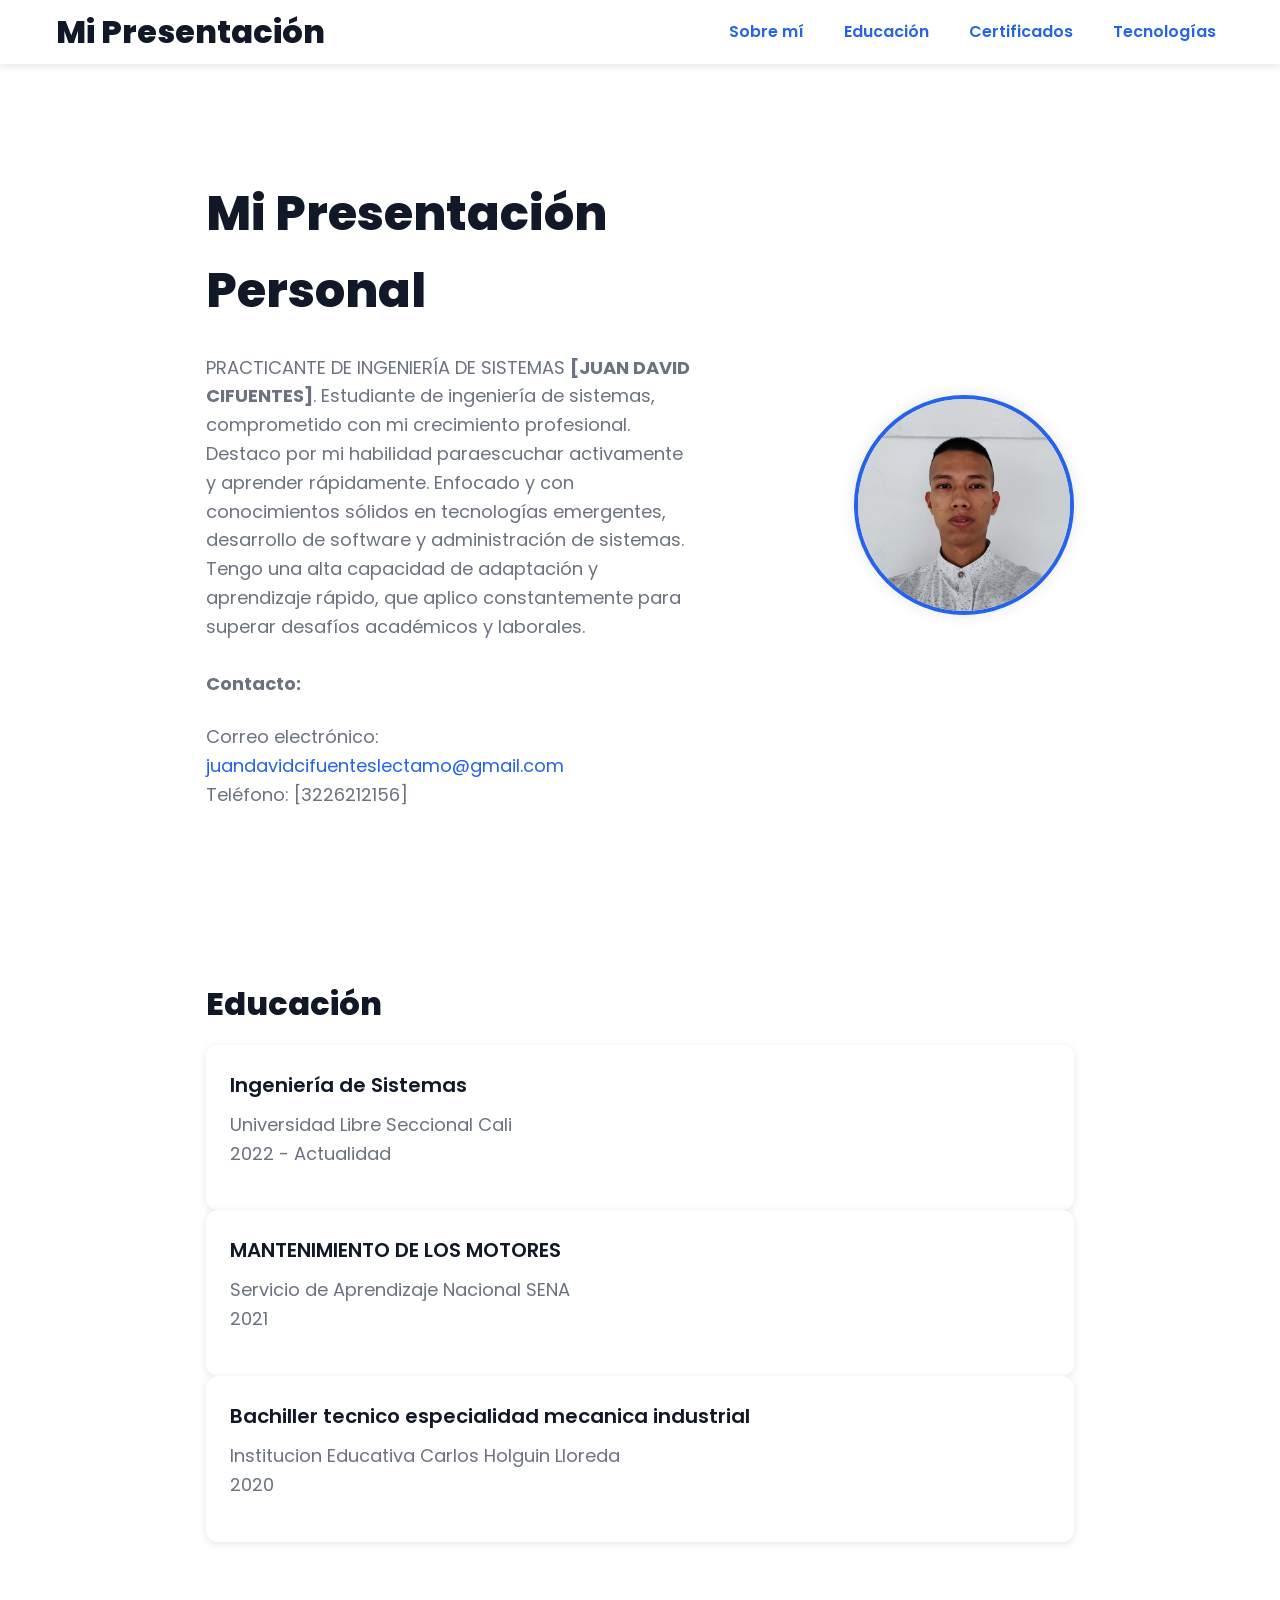
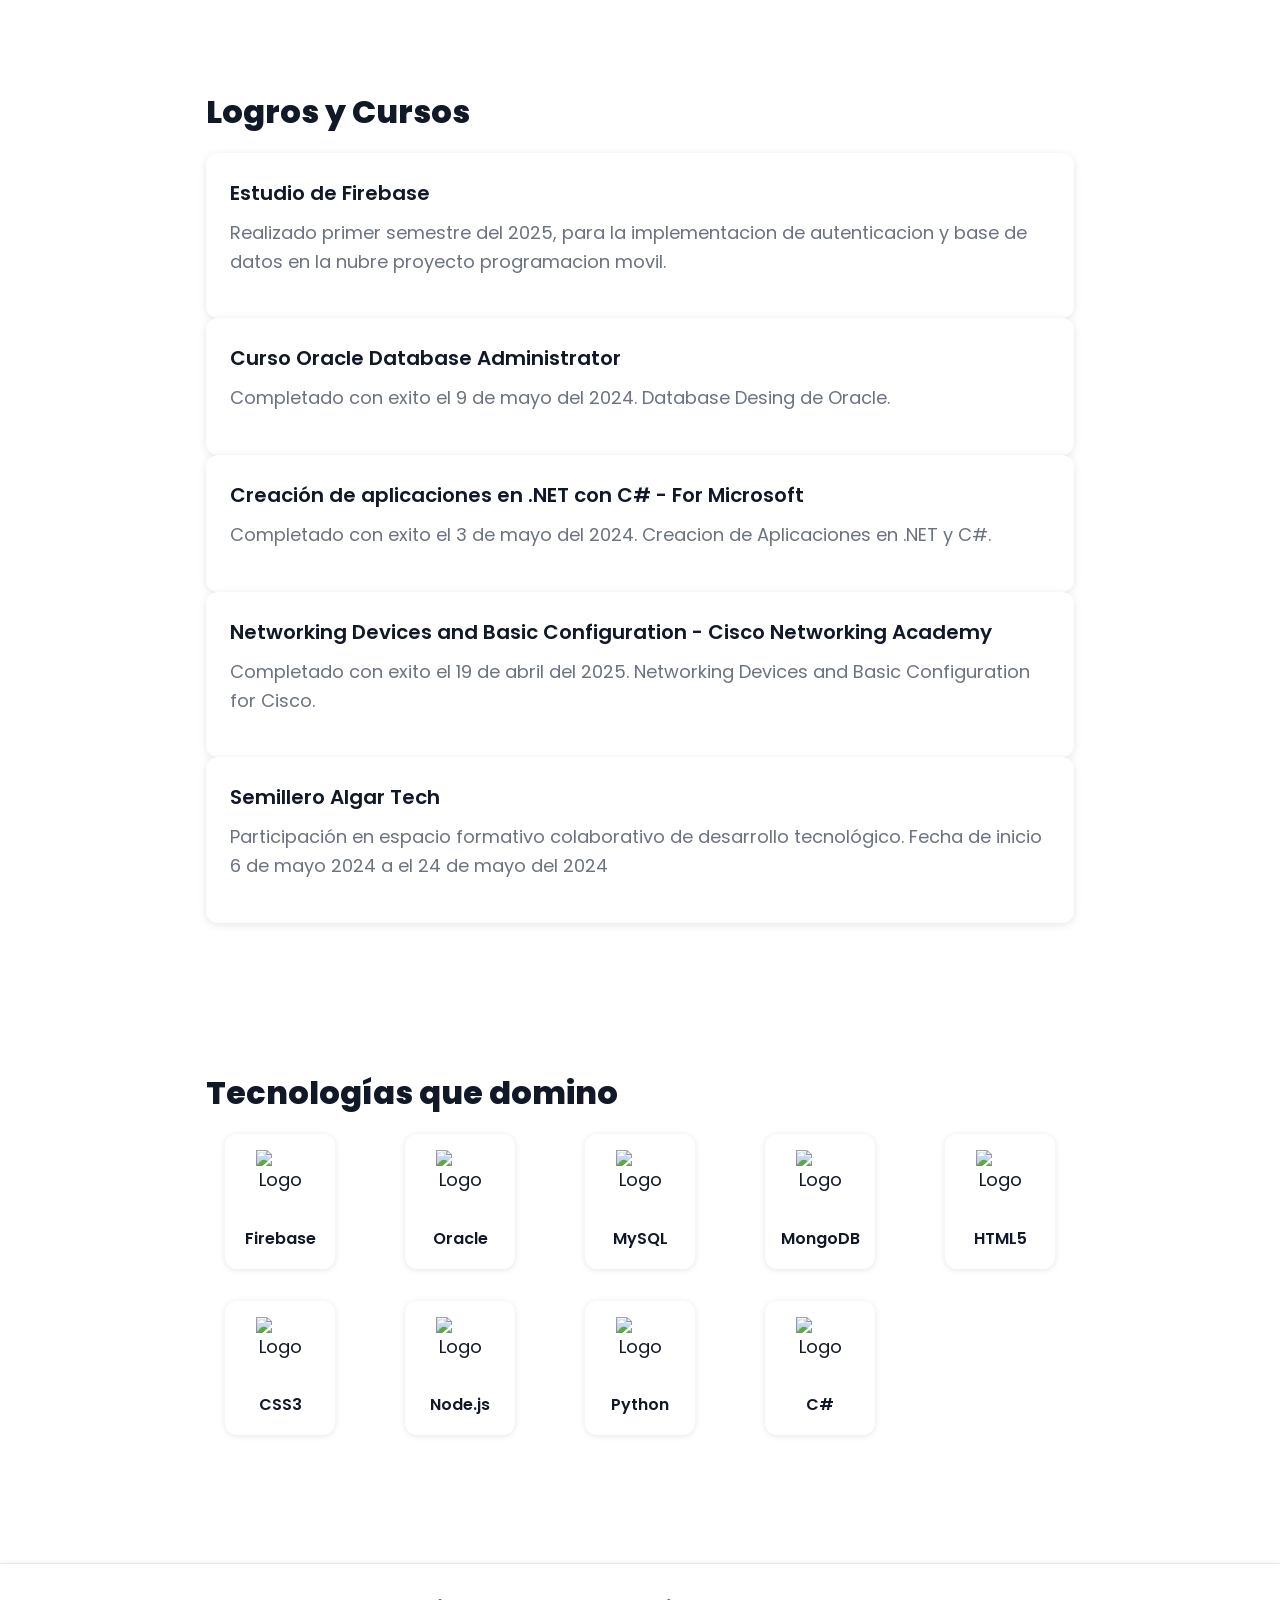
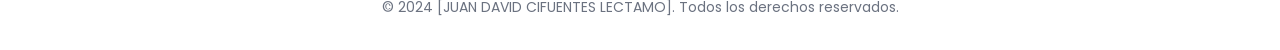
==== index.html @ 03a8ebf3 "Commit final de mi proyecto web" ====
<!DOCTYPE html>
<html lang="es">
<head>
  <meta charset="UTF-8" />
  <meta name="viewport" content="width=device-width, initial-scale=1" />
  <title>Presentación Profesional</title>
  <link href="https://fonts.googleapis.com/css2?family=Poppins:wght@400;600;800&display=swap" rel="stylesheet" />
  <link href="css/styles.css" rel="stylesheet" />
</head>
<body>
  <!-- Barra de navegación -->
  <header>
    <nav class="container" aria-label="Main navigation">
      <a href="index.html" class="logo">Mi Presentación</a>
      <div class="nav-links">
        <a href="#about">Sobre mí</a>
        <a href="#education">Educación</a>
        <a href="#achievements">Certificados</a>
        <a href="#technologies">Tecnologías</a>
      </div>
    </nav>
  </header>

  <main class="container" tabindex="-1">
    <!-- Sección Sobre mí -->
    <section id="about" aria-label="Información personal">
      <div class="about-text">
        <h1>Mi Presentación Personal</h1>
        <p>
          PRACTICANTE DE INGENIERÍA DE SISTEMAS <strong>[JUAN DAVID CIFUENTES]</strong>. Estudiante de ingeniería de sistemas, comprometido con
          mi crecimiento profesional. Destaco por mi habilidad paraescuchar activamente y aprender rápidamente. Enfocado y con conocimientos sólidos en tecnologías
          emergentes, desarrollo de software y administración de
          sistemas. Tengo una alta capacidad de adaptación y
          aprendizaje rápido, que aplico constantemente para
          superar desafíos académicos y laborales.
          <br />
          <br />
          <strong>Contacto:</strong>
          <p>
            Correo electrónico: <a href="mailto:juandavidcifuenteslectamo@gmail.com">juandavidcifuenteslectamo@gmail.com</a><br />
            Teléfono: [3226212156]
          </p>
        </p>
      </div>
      <div class="photo" aria-label="Foto personal">
        <!-- Usando la imagen subida para el perfil, ajustada para ser más pequeña -->
        <img src="images/foto-perfil.jpg" alt="Foto de [Tu Nombre]" />
      </div>
    </section>

    <!-- Sección Educación -->
    <section id="education" aria-label="Sección de educación">
      <h2>Educación</h2>
      <div class="cards">
        <article class="card" tabindex="0" role="region" aria-labelledby="edu1-title">
          <h3 id="edu1-title"> Ingeniería de Sistemas</h3>
          <p>Universidad Libre Seccional Cali<br />2022 - Actualidad</p>
        </article>
        <article class="card" tabindex="0" role="region" aria-labelledby="edu2-title">
          <h3 id="edu2-title"> MANTENIMIENTO DE LOS MOTORES</h3>
          <p>Servicio de Aprendizaje Nacional SENA<br />2021</p>
        </article>
        <article class="card" tabindex="0" role="region" aria-labelledby="edu2-title">
          <h3 id="edu2-title">Bachiller tecnico especialidad mecanica industrial</h3>
          <p> Institucion Educativa Carlos Holguin Lloreda<br />2020</p>
        </article>
      </div>
    </section>

    <!-- Sección Logros y Cursos -->
    <section id="achievements" aria-label="Certificados y cursos">
      <h2>Logros y Cursos</h2>
      <div class="cards">
        <a href="codeFirebase.html" class="card-link" aria-describedby="ach1-desc">
          <h3 id="ach1-title">Estudio de Firebase</h3>
          <p id="ach1-desc">Realizado primer semestre del 2025, para la implementacion de autenticacion y base de datos en la nubre proyecto programacion movil.</p>
        </a>
        <a href="codeOracle.html" class="card-link" aria-describedby="ach2-desc">
          <h3 id="ach2-title">Curso Oracle Database Administrator</h3>
          <p id="ach2-desc">Completado con exito el 9 de mayo del 2024. Database Desing de Oracle.</p>
        </a>
        <a href="codeNET.html" class="card-link" aria-describedby="ach3-desc">
          <h3 id="ach3-title">Creación de aplicaciones en .NET con C# - For Microsoft</h3>
          <p id="ach3-desc">Completado con exito el 3 de mayo del 2024. Creacion de Aplicaciones en .NET y C#.</p>
        </a>
        <a href="codeCisco.html" class="card-link" aria-describedby="ach4-desc">
          <h3 id="ach4-title">Networking Devices and Basic Configuration - Cisco Networking Academy</h3>
          <p id="ach4-desc">Completado con exito el 19 de abril del 2025. Networking Devices and Basic Configuration for Cisco.</p>
        </a>
        <a href="codeAlgarth.html" class="card-link" aria-describedby="ach5-desc">
          <h3 id="ach5-title">Semillero Algar Tech</h3>
          <p id="ach5-desc">Participación en espacio formativo colaborativo de desarrollo tecnológico. Fecha de inicio 6 de mayo 2024 a el 24 de mayo del 2024</p>
        </a>
      </div>
    </section>

    <!-- Sección Tecnologías que domino -->
    <section id="technologies" aria-label="Tecnologías aprendidas">
      <h2>Tecnologías que domino</h2>
      <div class="tech-grid">
        <div class="tech-card" tabindex="0" aria-label="Firebase">
          <img src="https://www.vectorlogo.zone/logos/firebase/firebase-icon.svg" alt="Logo Firebase" />
          <span>Firebase</span>
        </div>
        <div class="tech-card" tabindex="0" aria-label="Oracle">
          <img src="https://www.vectorlogo.zone/logos/oracle/oracle-icon.svg" alt="Logo Oracle" />
          <span>Oracle</span>
        </div>
        <div class="tech-card" tabindex="0" aria-label="MySQL">
          <img src="https://www.vectorlogo.zone/logos/mysql/mysql-icon.svg" alt="Logo MySQL" />
          <span>MySQL</span>
        </div>
        <div class="tech-card" tabindex="0" aria-label="MongoDB">
          <img src="https://www.vectorlogo.zone/logos/mongodb/mongodb-icon.svg" alt="Logo MongoDB" />
          <span>MongoDB</span>
        </div>
        <div class="tech-card" tabindex="0" aria-label="HTML5">
          <img src="https://www.vectorlogo.zone/logos/w3_html5/w3_html5-icon.svg" alt="Logo HTML5" />
          <span>HTML5</span>
        </div>
        <div class="tech-card" tabindex="0" aria-label="CSS3">
          <img src="https://www.vectorlogo.zone/logos/w3_css/w3_css-icon.svg" alt="Logo CSS3" />
          <span>CSS3</span>
        </div>
        <div class="tech-card" tabindex="0" aria-label="Node.js">
          <img src="https://www.vectorlogo.zone/logos/nodejs/nodejs-icon.svg" alt="Logo Node.js" />
          <span>Node.js</span>
        </div>
        <div class="tech-card" tabindex="0" aria-label="Python">
          <img src="https://www.vectorlogo.zone/logos/python/python-icon.svg" alt="Logo Python" />
          <span>Python</span>
        </div>
        <div class="tech-card" tabindex="0" aria-label="C#">
          <img src="https://cdn.worldvectorlogo.com/logos/c--4.svg" alt="Logo C#" />
          <span>C#</span>
        </div>
      </div>
    </section>
  </main>

  <!-- Footer -->
  <footer>
    &copy; 2024 [JUAN DAVID CIFUENTES LECTAMO]. Todos los derechos reservados.
  </footer>
  
  <!-- Enlace al archivo de JavaScript -->
  <script src="js/script.js"></script>
  <script>
  // Detectar el scroll y cambiar el color de fondo del encabezado
  window.addEventListener('scroll', function () {
    const header = document.querySelector('header');
    if (window.scrollY > 50) { // Cuando el scroll es mayor a 50px
      header.classList.add('scrolled');
    } else {
      header.classList.remove('scrolled');
    }
  });
</script>

</body>
</html>
---- css/styles.css ----
/* Establece variables de color y estilo global */
:root {
  --color-primary: #111827;
  --color-secondary: #6b7280;
  --color-accent: #2563eb;
  --color-bg: #ffffff;
  --color-shadow: rgba(0, 0, 0, 0.1);
  --border-radius: 0.75rem;
  --transition-speed: 0.3s;
}

/* Reseteo y base de estilos */
*, *::before, *::after {
  box-sizing: border-box;
}

body {
  margin: 0;
  font-family: 'Poppins', sans-serif;
  background: var(--color-bg);
  color: var(--color-primary);
  line-height: 1.6;
  font-size: 18px;
  scroll-behavior: smooth;
}

/* Estilo para enlaces */
a {
  color: var(--color-accent);
  text-decoration: none;
  transition: color var(--transition-speed);
}

a:hover,
a:focus {
  color: #1e40af;
  outline: none;
}

/* Estilos para el encabezado */
header {
  position: sticky;
  top: 0;
  background: var(--color-bg);
  box-shadow: 0 2px 8px var(--color-shadow);
  z-index: 1000;
  transition: background-color 0.3s ease-in-out;
}

header.scrolled {
  background-color: #2563eb;
}

nav {
  max-width: 1200px;
  margin: 0 auto;
  height: 64px;
  display: flex;
  justify-content: space-between;
  align-items: center;
  padding-left: 1rem;
  padding-right: 1rem;
}

.logo {
  font-weight: 800;
  font-size: 2rem;
  color: var(--color-primary);
  user-select: none;
}

.nav-links {
  display: flex;
  gap: 1.5rem;
}

.nav-links a {
  font-weight: 600;
  font-size: 1rem;
  padding: 0.25rem 0.5rem;
  border-radius: 4px;
  transition: background-color var(--transition-speed), color var(--transition-speed);
}

.nav-links a:hover,
.nav-links a:focus {
  background-color: var(--color-accent);
  color: white;
}

/* Estilos para el contenido */
main {
  max-width: 900px;
  margin: 3rem auto 4rem auto;
  padding-left: 1rem;
  padding-right: 1rem;
}

h1, h2, h3 {
  margin: 0 0 0.5em 0;
  font-weight: 800;
  color: var(--color-primary);
}

h1 {
  font-size: 3rem;
}

h2 {
  font-size: 2rem;
  margin-top: 2rem;
}

h3 {
  font-size: 1.25rem;
  font-weight: 600;
}

p {
  margin: 0 0 1em 0;
  color: var(--color-secondary);
}

/* Estilos para secciones */
section {
  padding-top: 3rem;
  padding-bottom: 4rem;
}

/* Estilos para la sección Sobre mí */
#about {
  padding-top: 4rem;
  padding-bottom: 4rem;
  display: flex;
  justify-content: space-between; /* Alineamos los elementos al lado */
  align-items: center;
  gap: 10rem; /* Espacio entre el texto y la foto */
  text-align: left; /* Alineamos el texto a la izquierda */
}

#about .about-text {
  max-width: 70%; /* Limitar el ancho del texto para que la foto no se sobreponga */
}

#about p {
  font-size: 1.125rem;
  color: var(--color-secondary);
  margin-top: 1.5rem;
}

/* Estilo para la foto de perfil */
#about .photo {
  flex-shrink: 0;
  width: 220px; /* Tamaño reducido de la foto */
  height: 220px; /* Tamaño reducido de la foto */
  border-radius: 50%;
  box-shadow: 0 0 15px var(--color-shadow);
  overflow: hidden;
  border: 4px solid var(--color-accent);
  background: #f3f4f6;
}

#about .photo img {
  width: 100%;
  height: 100%;
  object-fit: cover;
  display: block;
}

/* Estilo para las tarjetas (cards) de logros y cursos */
.card-link {
  all: unset;
  display: block;
  background: var(--color-bg);
  border-radius: var(--border-radius);
  box-shadow: 0 2px 8px var(--color-shadow);
  padding: 1.5rem;
  transition: box-shadow var(--transition-speed), transform var(--transition-speed);
  cursor: pointer;
  color: inherit;
  text-decoration: none;
}

.card-link:hover,
.card-link:focus-visible {
  box-shadow: 0 6px 20px rgba(37, 99, 235, 0.4); /* Añadimos una sombra más grande al hacer hover */
  transform: translateY(-4px); /* Efecto de "desplazamiento hacia arriba" al pasar el cursor */
  outline: none;
}

/* Añadir el mismo efecto a los enlaces (para los logros) */
.card {
  background: var(--color-bg);
  border-radius: var(--border-radius);
  box-shadow: 0 2px 8px var(--color-shadow);
  padding: 1.5rem;
  transition: box-shadow var(--transition-speed), transform var(--transition-speed);
}

.card:hover,
.card:focus-within {
  box-shadow: 0 6px 20px rgba(37, 99, 235, 0.4); /* Sombra adicional al hacer hover */
  transform: translateY(-4px); /* Mismo efecto de movimiento en la tarjeta */
}

/* Estilos para las tarjetas de tecnologías */
#technologies .tech-grid {
  display: grid;
  grid-template-columns: repeat(auto-fill, minmax(120px, 1fr));
  gap: 2rem;
  justify-items: center;
  align-items: center;
}

.tech-card {
  background: var(--color-bg);
  border-radius: var(--border-radius);
  box-shadow: 0 1px 6px var(--color-shadow);
  padding: 1rem;
  width: 110px;
  text-align: center;
  cursor: default;
  transition: transform var(--transition-speed), box-shadow var(--transition-speed);
}

.tech-card:hover,
.tech-card:focus-within {
  transform: scale(1.05);
  box-shadow: 0 10px 30px rgba(37, 99, 235, 0.5);
}

.tech-card img {
  max-width: 48px;
  max-height: 48px;
  object-fit: contain;
}

.tech-card span {
  font-weight: 600;
  color: var(--color-primary);
  font-size: 1rem;
}

/* Mejora de interactividad en imágenes */
.header-title img {
  width: 120px;  /* Ajustamos el tamaño del logo */
  height: auto;  /* Mantiene la proporción de la imagen */
  object-fit: contain;
  transition: filter var(--transition-speed);
}

.certificate img {
  max-width: 100%; /* Hace que la imagen se ajuste al tamaño de su contenedor */
  height: auto; /* Mantiene la proporción de la imagen */
  border-radius: var(--border-radius);
  box-shadow: 0 4px 20px var(--color-shadow);
  border: 1px solid #ddd;
}

/* Botones de retorno */
.btn-back {
  display: inline-block;
  background-color: #2563eb;
  color: white;
  padding: 0.75rem 1.5rem;
  border-radius: 10px;
  font-size: 1rem;
  font-weight: 600;
  transition: background-color 0.3s;
  text-decoration: none;
  text-align: center;
  box-shadow: 0 4px 6px rgba(0, 0, 0, 0.1);
  cursor: pointer;
}

.btn-back:hover,
.btn-back:focus {
  transform: scale(1.05);
  background-color: #1e40af;
  box-shadow: 0 4px 15px rgba(37, 99, 235, 0.6);
}

/* Footer */
footer {
  text-align: center;
  padding: 2rem 1rem;
  font-size: 0.875rem;
  color: var(--color-secondary);
  border-top: 1px solid #e5e7eb;
  background-color: #ffffff;
  box-shadow: 0 1px 6px rgba(0, 0, 0, 0.1);
}
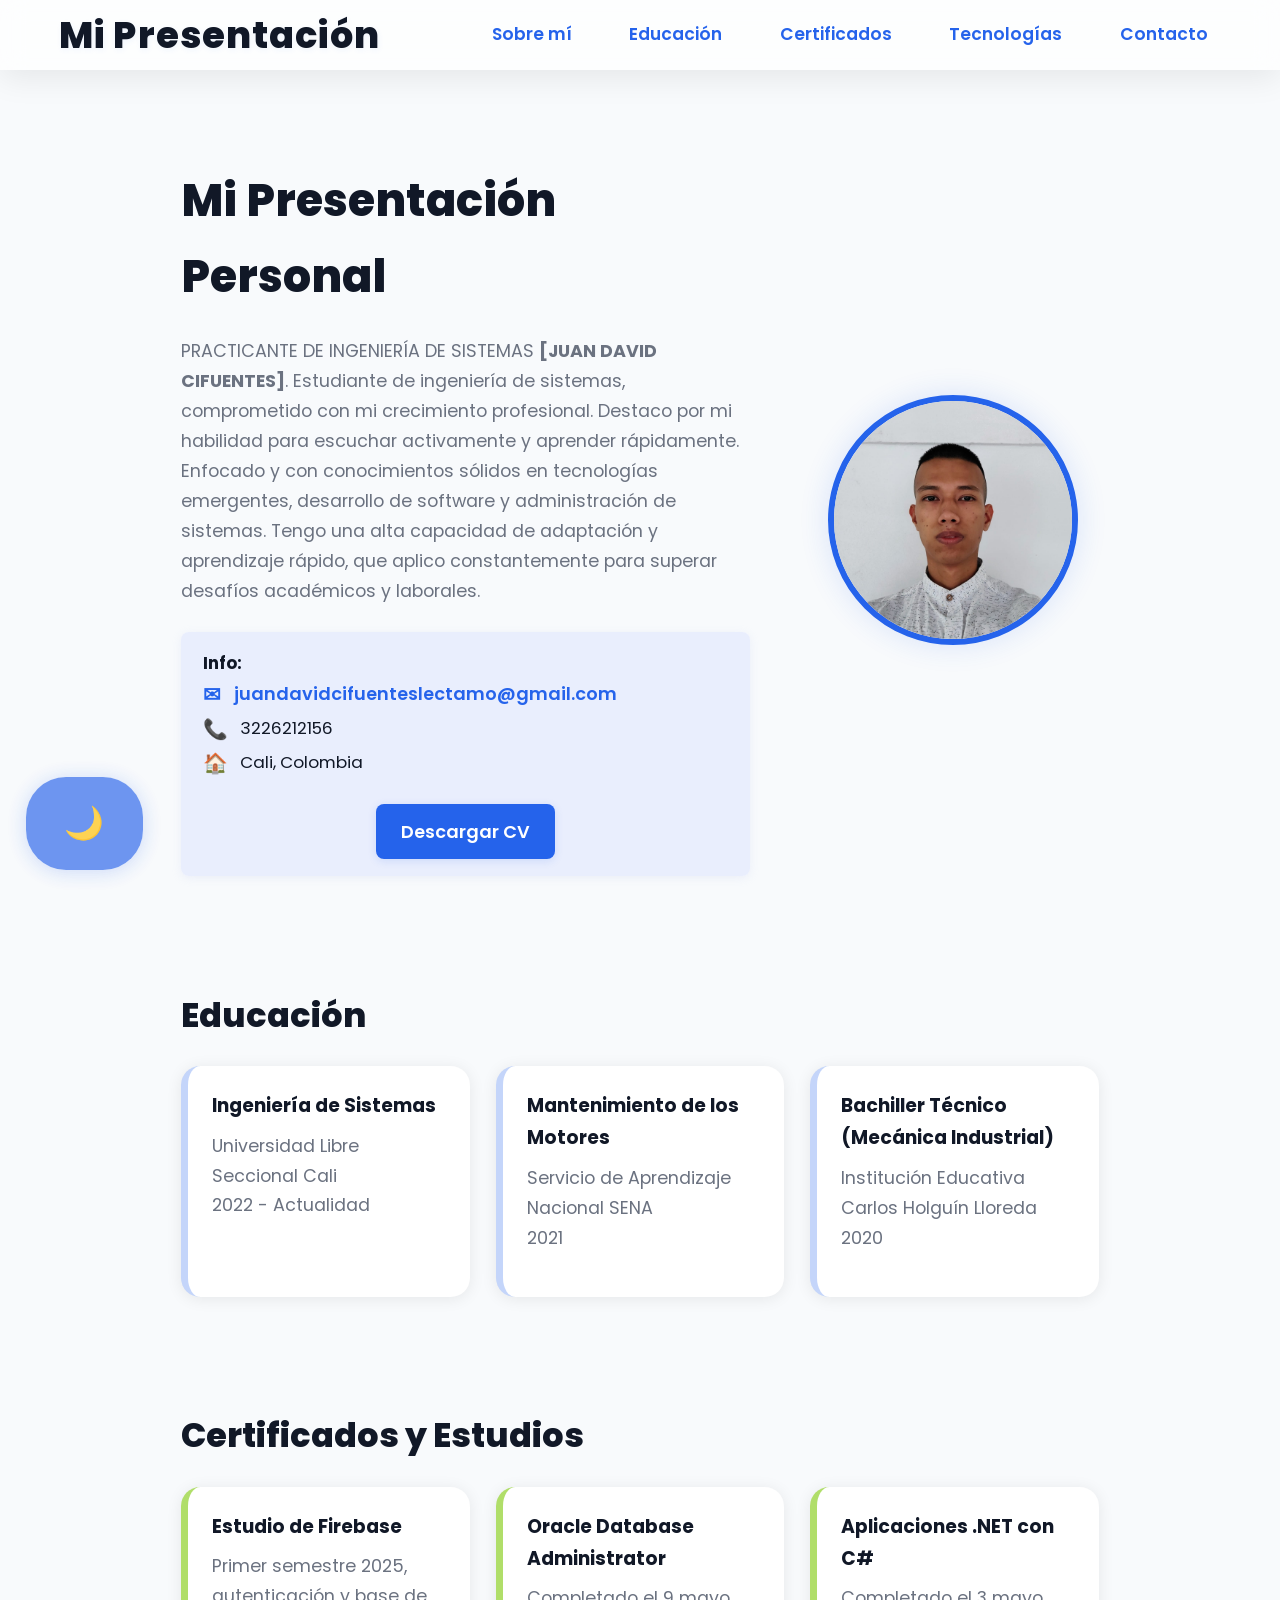
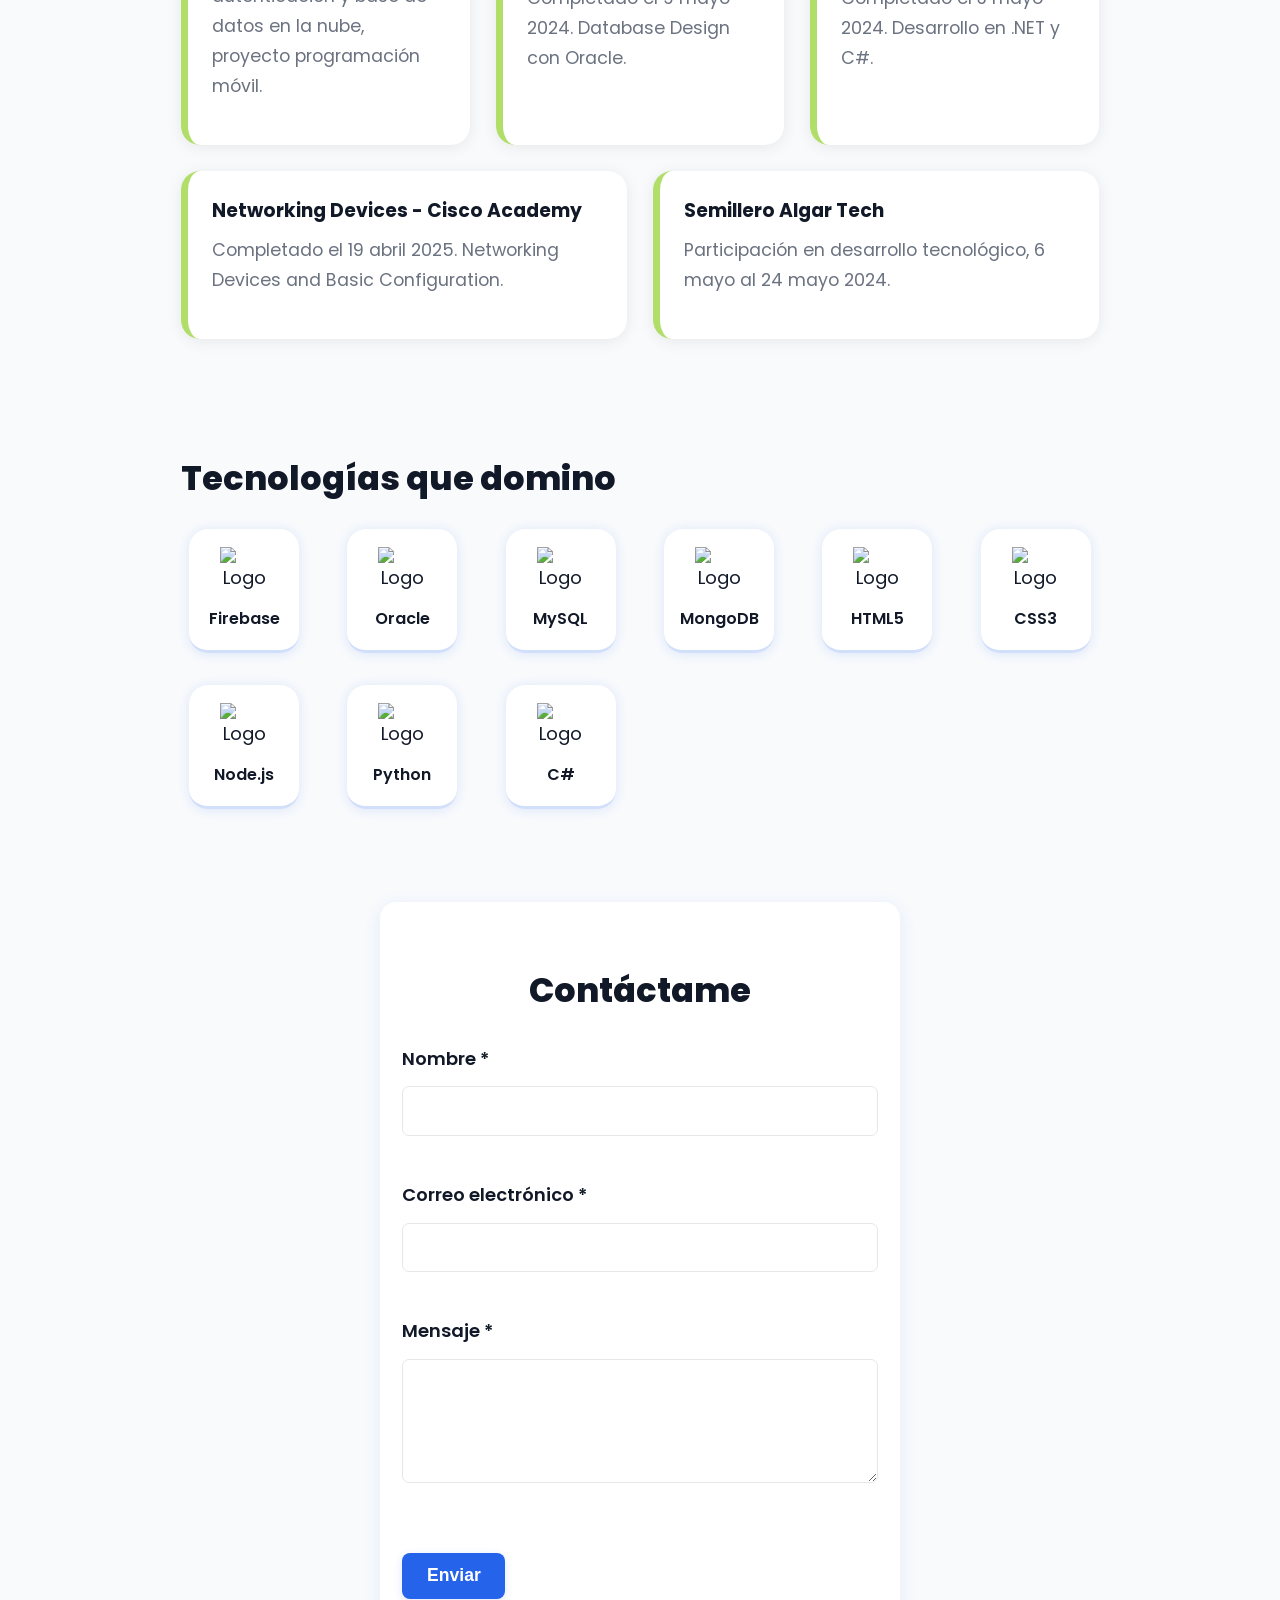
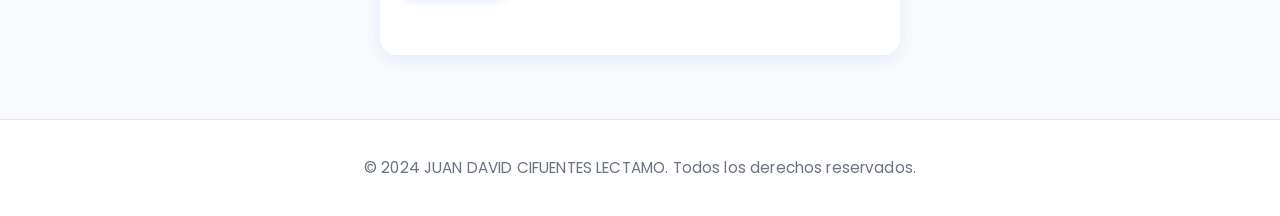
==== commit 905e55be: "Portafolio web: actualización total y funcional" ====
--- a/index.html
+++ b/index.html
@@ -12,90 +12,102 @@
   <header>
     <nav class="container" aria-label="Main navigation">
       <a href="index.html" class="logo">Mi Presentación</a>
-      <div class="nav-links">
+      <button class="nav-toggle" id="navToggle" aria-label="Abrir menú">&#9776;</button>
+      <div class="nav-links" id="navLinks">
         <a href="#about">Sobre mí</a>
         <a href="#education">Educación</a>
         <a href="#achievements">Certificados</a>
         <a href="#technologies">Tecnologías</a>
+        <a href="#contacto">Contacto</a>
       </div>
     </nav>
   </header>
 
   <main class="container" tabindex="-1">
     <!-- Sección Sobre mí -->
-    <section id="about" aria-label="Información personal">
+    <section id="about" class="animate fade-in-up" aria-label="Información personal">
       <div class="about-text">
         <h1>Mi Presentación Personal</h1>
         <p>
           PRACTICANTE DE INGENIERÍA DE SISTEMAS <strong>[JUAN DAVID CIFUENTES]</strong>. Estudiante de ingeniería de sistemas, comprometido con
-          mi crecimiento profesional. Destaco por mi habilidad paraescuchar activamente y aprender rápidamente. Enfocado y con conocimientos sólidos en tecnologías
+          mi crecimiento profesional. Destaco por mi habilidad para escuchar activamente y aprender rápidamente. Enfocado y con conocimientos sólidos en tecnologías
           emergentes, desarrollo de software y administración de
           sistemas. Tengo una alta capacidad de adaptación y
           aprendizaje rápido, que aplico constantemente para
           superar desafíos académicos y laborales.
+        </p>
+        <div class="contact-block">
+          <strong>Info:</strong><br />
+          <a href="mailto:juandavidcifuenteslectamo@gmail.com">
+            <span class="icon">&#9993;</span> juandavidcifuenteslectamo@gmail.com
+          </a>
           <br />
+          <span class="icon">&#128222;</span> 3226212156
           <br />
-          <strong>Contacto:</strong>
-          <p>
-            Correo electrónico: <a href="mailto:juandavidcifuenteslectamo@gmail.com">juandavidcifuenteslectamo@gmail.com</a><br />
-            Teléfono: [3226212156]
-          </p>
-        </p>
+          <span class="icon">&#127968;</span> Cali, Colombia
+          <br />
+          <a href="images/HojaDeVidaJUANDAVIDCIFUENTESL.pdf" download class="btn-back" style="margin: 1.5rem auto 0 auto; display:block; width:max-content;">Descargar CV</a>
+        </div>
       </div>
       <div class="photo" aria-label="Foto personal">
-        <!-- Usando la imagen subida para el perfil, ajustada para ser más pequeña -->
-        <img src="images/foto-perfil.jpg" alt="Foto de [Tu Nombre]" />
-      </div>
-    </section>
+        <img src="images/foto-perfil.jpg" alt="Foto de Juan David Cifuentes" />
+      </div>
+    </section>
+
+    
 
     <!-- Sección Educación -->
-    <section id="education" aria-label="Sección de educación">
+    <section id="education" class="animate fade-in-up" aria-label="Sección de educación">
       <h2>Educación</h2>
-      <div class="cards">
+      <div class="cards education-cards">
         <article class="card" tabindex="0" role="region" aria-labelledby="edu1-title">
-          <h3 id="edu1-title"> Ingeniería de Sistemas</h3>
+          <h3 id="edu1-title">Ingeniería de Sistemas</h3>
           <p>Universidad Libre Seccional Cali<br />2022 - Actualidad</p>
         </article>
         <article class="card" tabindex="0" role="region" aria-labelledby="edu2-title">
-          <h3 id="edu2-title"> MANTENIMIENTO DE LOS MOTORES</h3>
+          <h3 id="edu2-title">Mantenimiento de los Motores</h3>
           <p>Servicio de Aprendizaje Nacional SENA<br />2021</p>
         </article>
-        <article class="card" tabindex="0" role="region" aria-labelledby="edu2-title">
-          <h3 id="edu2-title">Bachiller tecnico especialidad mecanica industrial</h3>
-          <p> Institucion Educativa Carlos Holguin Lloreda<br />2020</p>
+        <article class="card" tabindex="0" role="region" aria-labelledby="edu3-title">
+          <h3 id="edu3-title">Bachiller Técnico (Mecánica Industrial)</h3>
+          <p>Institución Educativa Carlos Holguín Lloreda<br />2020</p>
         </article>
       </div>
     </section>
 
-    <!-- Sección Logros y Cursos -->
-    <section id="achievements" aria-label="Certificados y cursos">
-      <h2>Logros y Cursos</h2>
-      <div class="cards">
+    
+
+    <!-- Sección Certificados y Estudios -->
+    <section id="achievements" class="animate fade-in-up" aria-label="Certificados y cursos">
+      <h2>Certificados y Estudios</h2>
+      <div class="cards achievement-cards">
         <a href="codeFirebase.html" class="card-link" aria-describedby="ach1-desc">
           <h3 id="ach1-title">Estudio de Firebase</h3>
-          <p id="ach1-desc">Realizado primer semestre del 2025, para la implementacion de autenticacion y base de datos en la nubre proyecto programacion movil.</p>
+          <p id="ach1-desc">Primer semestre 2025, autenticación y base de datos en la nube, proyecto programación móvil.</p>
         </a>
         <a href="codeOracle.html" class="card-link" aria-describedby="ach2-desc">
-          <h3 id="ach2-title">Curso Oracle Database Administrator</h3>
-          <p id="ach2-desc">Completado con exito el 9 de mayo del 2024. Database Desing de Oracle.</p>
+          <h3 id="ach2-title">Oracle Database Administrator</h3>
+          <p id="ach2-desc">Completado el 9 mayo 2024. Database Design con Oracle.</p>
         </a>
         <a href="codeNET.html" class="card-link" aria-describedby="ach3-desc">
-          <h3 id="ach3-title">Creación de aplicaciones en .NET con C# - For Microsoft</h3>
-          <p id="ach3-desc">Completado con exito el 3 de mayo del 2024. Creacion de Aplicaciones en .NET y C#.</p>
+          <h3 id="ach3-title">Aplicaciones .NET con C#</h3>
+          <p id="ach3-desc">Completado el 3 mayo 2024. Desarrollo en .NET y C#.</p>
         </a>
         <a href="codeCisco.html" class="card-link" aria-describedby="ach4-desc">
-          <h3 id="ach4-title">Networking Devices and Basic Configuration - Cisco Networking Academy</h3>
-          <p id="ach4-desc">Completado con exito el 19 de abril del 2025. Networking Devices and Basic Configuration for Cisco.</p>
+          <h3 id="ach4-title">Networking Devices - Cisco Academy</h3>
+          <p id="ach4-desc">Completado el 19 abril 2025. Networking Devices and Basic Configuration.</p>
         </a>
         <a href="codeAlgarth.html" class="card-link" aria-describedby="ach5-desc">
           <h3 id="ach5-title">Semillero Algar Tech</h3>
-          <p id="ach5-desc">Participación en espacio formativo colaborativo de desarrollo tecnológico. Fecha de inicio 6 de mayo 2024 a el 24 de mayo del 2024</p>
-        </a>
-      </div>
-    </section>
+          <p id="ach5-desc">Participación en desarrollo tecnológico, 6 mayo al 24 mayo 2024.</p>
+        </a>
+      </div>
+    </section>
+
+    
 
     <!-- Sección Tecnologías que domino -->
-    <section id="technologies" aria-label="Tecnologías aprendidas">
+    <section id="technologies" class="animate fade-in-up" aria-label="Tecnologías aprendidas">
       <h2>Tecnologías que domino</h2>
       <div class="tech-grid">
         <div class="tech-card" tabindex="0" aria-label="Firebase">
@@ -136,26 +148,151 @@
         </div>
       </div>
     </section>
+
+    <!-- Formulario de contacto -->
+    <section id="contacto" class="contact-section animate fade-in-up" aria-label="Formulario de contacto">
+      <h2>Contáctame</h2>
+      <form id="contactForm" action="https://formspree.io/f/xblyyrwv" method="POST" autocomplete="off">
+        <div class="form-group">
+          <label for="nombre">Nombre *</label>
+          <input type="text" id="nombre" name="nombre" required />
+          <span class="error-message"></span>
+        </div>
+        <div class="form-group">
+          <label for="email">Correo electrónico *</label>
+          <input type="email" id="email" name="email" required />
+          <span class="error-message"></span>
+        </div>
+        <div class="form-group">
+          <label for="mensaje">Mensaje *</label>
+          <textarea id="mensaje" name="mensaje" rows="4" required></textarea>
+          <span class="error-message"></span>
+        </div>
+        <button type="submit" class="btn-back" style="margin-top:1rem;">Enviar</button>
+        <div id="formStatus" style="margin-top:1rem; font-weight:600;"></div>
+      </form>
+    </section>
   </main>
+
+  <!-- Botón flotante "Volver arriba" -->
+  <button id="scrollTopBtn" title="Volver arriba">&#8679;</button>
+  <!-- Botón flotante modo oscuro -->
+  <button id="toggle-theme" aria-label="Cambiar modo oscuro/claro" title="Cambiar modo oscuro"></button>
 
   <!-- Footer -->
   <footer>
-    &copy; 2024 [JUAN DAVID CIFUENTES LECTAMO]. Todos los derechos reservados.
+    &copy; 2024 JUAN DAVID CIFUENTES LECTAMO. Todos los derechos reservados.
   </footer>
   
-  <!-- Enlace al archivo de JavaScript -->
-  <script src="js/script.js"></script>
+  <!-- JS Navegación, animaciones, modo oscuro y validación de formulario -->
   <script>
-  // Detectar el scroll y cambiar el color de fondo del encabezado
-  window.addEventListener('scroll', function () {
-    const header = document.querySelector('header');
-    if (window.scrollY > 50) { // Cuando el scroll es mayor a 50px
-      header.classList.add('scrolled');
-    } else {
-      header.classList.remove('scrolled');
+    // Navbar Responsive
+    const navToggle = document.getElementById('navToggle');
+    const navLinks = document.getElementById('navLinks');
+    navToggle.addEventListener('click', () => {
+      navLinks.classList.toggle('open');
+    });
+
+    // Animación de entrada
+    function animateOnScroll() {
+      const elements = document.querySelectorAll('.animate');
+      const triggerBottom = window.innerHeight * 0.85;
+      elements.forEach(el => {
+        const boxTop = el.getBoundingClientRect().top;
+        if (boxTop < triggerBottom) el.classList.add('show');
+      });
     }
-  });
-</script>
-
+    window.addEventListener('scroll', animateOnScroll);
+    window.addEventListener('DOMContentLoaded', animateOnScroll);
+
+    // Volver arriba
+    const scrollBtn = document.getElementById('scrollTopBtn');
+    window.onscroll = function () {
+      scrollBtn.style.display = (document.documentElement.scrollTop > 300) ? "block" : "none";
+      // Header glass effect
+      const header = document.querySelector('header');
+      if (window.scrollY > 50) header.classList.add('scrolled');
+      else header.classList.remove('scrolled');
+    };
+    scrollBtn.onclick = function () {
+      window.scrollTo({top: 0, behavior: 'smooth'});
+    };
+
+    // Modo oscuro
+    const themeBtn = document.getElementById('toggle-theme');
+    const prefersDark = window.matchMedia('(prefers-color-scheme: dark)').matches;
+    function setDark(enabled) {
+      document.body.classList.toggle('dark-mode', enabled);
+      themeBtn.innerHTML = enabled ? '☀️' : '🌙';
+      themeBtn.title = enabled ? 'Cambiar a modo claro' : 'Cambiar a modo oscuro';
+      localStorage.setItem('darkMode', enabled ? '1' : '0');
+    }
+    themeBtn.addEventListener('click', () =>
+      setDark(!document.body.classList.contains('dark-mode'))
+    );
+    window.addEventListener('DOMContentLoaded', () => {
+      const dark = localStorage.getItem('darkMode');
+      setDark(dark ? dark === '1' : prefersDark);
+    });
+
+
+    // Validación de formulario
+    document.addEventListener("DOMContentLoaded", function() {
+      const form = document.getElementById('contactForm');
+      const status = document.getElementById('formStatus');
+      form.addEventListener('submit', function(e) {
+        e.preventDefault();
+        let valid = true;
+        status.textContent = '';
+        // Validación local
+        form.querySelectorAll('.form-group').forEach(group => {
+          const input = group.querySelector('input, textarea');
+          const error = group.querySelector('.error-message');
+          if (!input.value.trim()) {
+            error.textContent = 'Este campo es obligatorio';
+            valid = false;
+          } else if (input.type === 'email' && !/^[\w-.]+@([\w-]+\.)+[\w-]{2,4}$/.test(input.value)) {
+            error.textContent = 'Correo electrónico inválido';
+            valid = false;
+          } else {
+            error.textContent = '';
+          }
+        });
+        // Si todo es válido, enviamos a Formspree
+        if (valid) {
+          status.textContent = 'Enviando...';
+          status.style.color = '#2563eb';
+          const data = new FormData(form);
+          fetch(form.action, {
+            method: form.method,
+            body: data,
+            headers: { 'Accept': 'application/json' }
+          }).then(response => {
+            if (response.ok) {
+              status.textContent = '¡Mensaje enviado correctamente!';
+              status.style.color = '#16a34a';
+              form.reset();
+            } else {
+              response.json().then(data => {
+                if (Object.hasOwn(data, 'errors')) {
+                  status.textContent = data["errors"].map(error => error["message"]).join(", ");
+                } else {
+                  status.textContent = "Error al enviar, intenta de nuevo.";
+                }
+                status.style.color = "#dc2626";
+              });
+            }
+          }).catch(() => {
+            status.textContent = "Error al enviar, verifica tu conexión.";
+            status.style.color = "#dc2626";
+          });
+        } else {
+          status.textContent = 'Por favor corrige los errores.';
+          status.style.color = '#dc2626';
+        }
+      });
+    });
+
+  </script>
 </body>
 </html>
--- a/css/styles.css
+++ b/css/styles.css
@@ -1,16 +1,17 @@
-/* Establece variables de color y estilo global */
 :root {
   --color-primary: #111827;
   --color-secondary: #6b7280;
   --color-accent: #2563eb;
-  --color-bg: #ffffff;
-  --color-shadow: rgba(0, 0, 0, 0.1);
-  --border-radius: 0.75rem;
+  --color-bg: #f8fafc;
+  --color-shadow: rgba(0, 0, 0, 0.08);
+  --color-glass: rgba(255,255,255,0.7);
+  --border-radius: 1.2rem;
   --transition-speed: 0.3s;
 }
 
-/* Reseteo y base de estilos */
-*, *::before, *::after {
+*,
+*::before,
+*::after {
   box-sizing: border-box;
 }
 
@@ -19,12 +20,12 @@
   font-family: 'Poppins', sans-serif;
   background: var(--color-bg);
   color: var(--color-primary);
-  line-height: 1.6;
+  line-height: 1.7;
   font-size: 18px;
   scroll-behavior: smooth;
-}
-
-/* Estilo para enlaces */
+  min-height: 100vh;
+}
+
 a {
   color: var(--color-accent);
   text-decoration: none;
@@ -37,49 +38,53 @@
   outline: none;
 }
 
-/* Estilos para el encabezado */
+/* Header glassmorphism + sticky */
 header {
   position: sticky;
   top: 0;
-  background: var(--color-bg);
-  box-shadow: 0 2px 8px var(--color-shadow);
+  background: var(--color-glass);
+  box-shadow: 0 8px 32px var(--color-shadow);
   z-index: 1000;
-  transition: background-color 0.3s ease-in-out;
+  transition: background-color 0.4s, backdrop-filter 0.3s;
+  backdrop-filter: blur(12px);
 }
 
 header.scrolled {
-  background-color: #2563eb;
+  background-color: rgba(37,99,235,0.82);
+  color: #fff;
+  backdrop-filter: blur(16px);
 }
 
 nav {
   max-width: 1200px;
   margin: 0 auto;
-  height: 64px;
+  height: 70px;
   display: flex;
   justify-content: space-between;
   align-items: center;
-  padding-left: 1rem;
-  padding-right: 1rem;
+  padding: 0 1.2rem;
 }
 
 .logo {
   font-weight: 800;
-  font-size: 2rem;
+  font-size: 2.3rem;
+  letter-spacing: 0.03em;
   color: var(--color-primary);
-  user-select: none;
+  text-shadow: 1px 2px 6px rgba(37,99,235,0.06);
 }
 
 .nav-links {
   display: flex;
-  gap: 1.5rem;
+  gap: 2rem;
 }
 
 .nav-links a {
   font-weight: 600;
-  font-size: 1rem;
-  padding: 0.25rem 0.5rem;
-  border-radius: 4px;
+  font-size: 1.08rem;
+  padding: 0.32rem 0.8rem;
+  border-radius: 6px;
   transition: background-color var(--transition-speed), color var(--transition-speed);
+  position: relative;
 }
 
 .nav-links a:hover,
@@ -88,12 +93,46 @@
   color: white;
 }
 
-/* Estilos para el contenido */
+.nav-toggle {
+  display: none;
+  background: none;
+  border: none;
+  font-size: 2.2rem;
+  cursor: pointer;
+  color: var(--color-primary);
+  padding: 0 0.5rem;
+}
+
+/* Responsive navbar */
+@media (max-width: 900px) {
+  .nav-links {
+    position: fixed;
+    top: 70px;
+    right: -260px;
+    width: 220px;
+    height: calc(100vh - 70px);
+    background: var(--color-glass);
+    box-shadow: -2px 0 12px var(--color-shadow);
+    flex-direction: column;
+    gap: 1.6rem;
+    align-items: flex-start;
+    padding: 2.5rem 1.2rem;
+    z-index: 999;
+    transition: right 0.35s;
+  }
+  .nav-links.open {
+    right: 0;
+  }
+  .nav-toggle {
+    display: block;
+  }
+}
+
+/* Main content */
 main {
-  max-width: 900px;
-  margin: 3rem auto 4rem auto;
-  padding-left: 1rem;
-  padding-right: 1rem;
+  max-width: 950px;
+  margin: 3.5rem auto 4rem auto;
+  padding: 0 1rem;
 }
 
 h1, h2, h3 {
@@ -102,62 +141,53 @@
   color: var(--color-primary);
 }
 
-h1 {
-  font-size: 3rem;
-}
-
-h2 {
-  font-size: 2rem;
-  margin-top: 2rem;
-}
-
-h3 {
-  font-size: 1.25rem;
-  font-weight: 600;
-}
+h1 { font-size: 2.8rem; }
+h2 { font-size: 2.1rem; margin-top: 1.8rem; }
+h3 { font-size: 1.18rem; font-weight: 700; }
 
 p {
-  margin: 0 0 1em 0;
+  margin: 0 0 1.1em 0;
   color: var(--color-secondary);
-}
-
-/* Estilos para secciones */
+  font-size: 1.1rem;
+}
+
+.section-separator {
+  height: 1.8rem;
+  width: 100%;
+  border-bottom: 1.5px dashed #cbd5e1;
+  margin: 0 0 2.2rem 0;
+  opacity: 0.43;
+}
+
 section {
-  padding-top: 3rem;
-  padding-bottom: 4rem;
-}
-
-/* Estilos para la sección Sobre mí */
+  padding: 2.3rem 0 2.8rem 0;
+}
+
+/* Sobre mí */
 #about {
-  padding-top: 4rem;
-  padding-bottom: 4rem;
   display: flex;
-  justify-content: space-between; /* Alineamos los elementos al lado */
+  justify-content: space-between;
   align-items: center;
-  gap: 10rem; /* Espacio entre el texto y la foto */
-  text-align: left; /* Alineamos el texto a la izquierda */
+  gap: 3.5rem;
+  flex-wrap: wrap;
 }
 
 #about .about-text {
-  max-width: 70%; /* Limitar el ancho del texto para que la foto no se sobreponga */
-}
-
-#about p {
-  font-size: 1.125rem;
-  color: var(--color-secondary);
-  margin-top: 1.5rem;
-}
-
-/* Estilo para la foto de perfil */
+  flex: 2;
+  min-width: 250px;
+  max-width: 62%;
+}
+
 #about .photo {
   flex-shrink: 0;
-  width: 220px; /* Tamaño reducido de la foto */
-  height: 220px; /* Tamaño reducido de la foto */
+  width: 250px;
+  height: 250px;
   border-radius: 50%;
-  box-shadow: 0 0 15px var(--color-shadow);
+  box-shadow: 0 0 20px 2px #2563eb22;
   overflow: hidden;
-  border: 4px solid var(--color-accent);
+  border: 5px solid #2563eb;
   background: #f3f4f6;
+  margin-right: 0;
 }
 
 #about .photo img {
@@ -167,126 +197,468 @@
   display: block;
 }
 
-/* Estilo para las tarjetas (cards) de logros y cursos */
+/* Contacto */
+.contact-block {
+  margin-top: 1.5em;
+  background: #e0e7ff99;
+  padding: 1em 1.3em;
+  border-radius: 8px;
+  box-shadow: 0 2px 10px #b8c4eb32;
+  font-size: 1.05rem;
+}
+
+.contact-block .icon {
+  font-size: 1.18em;
+  color: #2563eb;
+  margin-right: 0.42em;
+  vertical-align: middle;
+}
+
+.contact-block a {
+  font-weight: 600;
+  font-size: 1.06em;
+}
+
+/* Responsive sobre mí */
+@media (max-width: 800px) {
+  #about {
+    flex-direction: column-reverse;
+    gap: 2.5rem;
+    align-items: flex-start;
+  }
+  #about .about-text { max-width: 100%; }
+  #about .photo { margin: 0 auto; }
+}
+
+/* Tarjetas generales */
+.cards {
+  display: flex;
+  flex-wrap: wrap;
+  gap: 1.6rem;
+  margin-top: 1.4rem;
+}
+
+.card,
 .card-link {
-  all: unset;
-  display: block;
-  background: var(--color-bg);
+  background: #fff;
   border-radius: var(--border-radius);
-  box-shadow: 0 2px 8px var(--color-shadow);
+  box-shadow: 0 2px 16px var(--color-shadow);
   padding: 1.5rem;
-  transition: box-shadow var(--transition-speed), transform var(--transition-speed);
+  min-width: 220px;
+  flex: 1 1 250px;
+  transition: box-shadow 0.22s, transform 0.22s;
   cursor: pointer;
   color: inherit;
   text-decoration: none;
-}
-
+  position: relative;
+}
+
+.card:hover,
+.card:focus-within,
 .card-link:hover,
 .card-link:focus-visible {
-  box-shadow: 0 6px 20px rgba(37, 99, 235, 0.4); /* Añadimos una sombra más grande al hacer hover */
-  transform: translateY(-4px); /* Efecto de "desplazamiento hacia arriba" al pasar el cursor */
-  outline: none;
-}
-
-/* Añadir el mismo efecto a los enlaces (para los logros) */
-.card {
-  background: var(--color-bg);
-  border-radius: var(--border-radius);
-  box-shadow: 0 2px 8px var(--color-shadow);
-  padding: 1.5rem;
-  transition: box-shadow var(--transition-speed), transform var(--transition-speed);
-}
-
-.card:hover,
-.card:focus-within {
-  box-shadow: 0 6px 20px rgba(37, 99, 235, 0.4); /* Sombra adicional al hacer hover */
-  transform: translateY(-4px); /* Mismo efecto de movimiento en la tarjeta */
-}
-
-/* Estilos para las tarjetas de tecnologías */
-#technologies .tech-grid {
+  box-shadow: 0 8px 32px #2563eb44;
+  transform: translateY(-8px) scale(1.03);
+  z-index: 2;
+  border: 1.5px solid #2563eb;
+}
+
+/* Responsive cards */
+@media (max-width: 650px) {
+  .cards { flex-direction: column; gap: 1rem; }
+  .card, .card-link { min-width: 0; }
+}
+
+/* Education cards con icono (opcional, para mejorar: puedes agregar iconos SVG de estudios) */
+.education-cards .card {
+  border-left: 7px solid #2563eb44;
+}
+
+.achievement-cards .card-link {
+  border-left: 7px solid #84cc16a4;
+}
+
+/* Tecnologías grid */
+.tech-grid {
   display: grid;
   grid-template-columns: repeat(auto-fill, minmax(120px, 1fr));
   gap: 2rem;
   justify-items: center;
   align-items: center;
+  margin-top: 1.4rem;
 }
 
 .tech-card {
-  background: var(--color-bg);
+  background: #fff;
   border-radius: var(--border-radius);
-  box-shadow: 0 1px 6px var(--color-shadow);
-  padding: 1rem;
+  box-shadow: 0 1px 12px #2563eb22;
+  padding: 1.1rem;
   width: 110px;
   text-align: center;
   cursor: default;
-  transition: transform var(--transition-speed), box-shadow var(--transition-speed);
+  transition: transform 0.18s, box-shadow 0.18s;
+  border-bottom: 3px solid #2563eb34;
 }
 
 .tech-card:hover,
 .tech-card:focus-within {
-  transform: scale(1.05);
-  box-shadow: 0 10px 30px rgba(37, 99, 235, 0.5);
-}
+  transform: scale(1.10);
+  box-shadow: 0 8px 32px #2563eb60;
+  border-bottom: 3px solid #2563eb;
+}
+
 
 .tech-card img {
   max-width: 48px;
   max-height: 48px;
   object-fit: contain;
+  margin-bottom: 0.4em;
 }
 
 .tech-card span {
   font-weight: 600;
   color: var(--color-primary);
-  font-size: 1rem;
-}
-
-/* Mejora de interactividad en imágenes */
-.header-title img {
-  width: 120px;  /* Ajustamos el tamaño del logo */
-  height: auto;  /* Mantiene la proporción de la imagen */
-  object-fit: contain;
-  transition: filter var(--transition-speed);
-}
-
-.certificate img {
-  max-width: 100%; /* Hace que la imagen se ajuste al tamaño de su contenedor */
-  height: auto; /* Mantiene la proporción de la imagen */
-  border-radius: var(--border-radius);
-  box-shadow: 0 4px 20px var(--color-shadow);
-  border: 1px solid #ddd;
-}
-
-/* Botones de retorno */
-.btn-back {
-  display: inline-block;
-  background-color: #2563eb;
-  color: white;
-  padding: 0.75rem 1.5rem;
-  border-radius: 10px;
-  font-size: 1rem;
-  font-weight: 600;
-  transition: background-color 0.3s;
-  text-decoration: none;
-  text-align: center;
-  box-shadow: 0 4px 6px rgba(0, 0, 0, 0.1);
+  font-size: 1.01rem;
+}
+
+/* Botón "Volver arriba" */
+#scrollTopBtn {
+  display: none;
+  position: fixed;
+  bottom: 30px;
+  right: 26px;
+  z-index: 90;
+  border: none;
+  outline: none;
+  background: #2563ebd2;
+  color: #fff;
   cursor: pointer;
-}
-
-.btn-back:hover,
-.btn-back:focus {
-  transform: scale(1.05);
-  background-color: #1e40af;
-  box-shadow: 0 4px 15px rgba(37, 99, 235, 0.6);
+  padding: 0.86em 1.2em;
+  border-radius: 40px;
+  box-shadow: 0 2px 20px #2563eb43;
+  font-size: 2rem;
+  opacity: 0.8;
+  transition: background 0.3s, transform 0.16s;
+}
+
+#scrollTopBtn:hover {
+  background: #111827ee;
+  opacity: 1;
+  transform: scale(1.10);
 }
 
 /* Footer */
 footer {
   text-align: center;
-  padding: 2rem 1rem;
-  font-size: 0.875rem;
+  padding: 2.2rem 1rem;
+  font-size: 0.95rem;
   color: var(--color-secondary);
-  border-top: 1px solid #e5e7eb;
-  background-color: #ffffff;
-  box-shadow: 0 1px 6px rgba(0, 0, 0, 0.1);
-}
+  border-top: 1.5px solid #e5e7eb;
+  background: #fff;
+  box-shadow: 0 2px 10px rgba(37, 99, 235, 0.07);
+  letter-spacing: 0.01em;
+}
+
+/* Animaciones de entrada */
+.animate {
+  opacity: 0;
+  transform: translateY(60px);
+  transition: all 0.75s cubic-bezier(.17,.67,.83,.67);
+}
+
+.animate.show {
+  opacity: 1;
+  transform: translateY(0);
+}
+header.scrolled .nav-links a {
+  color: #fff; /* Cambia el color del texto cuando el fondo se vuelve oscuro */
+}
+
+/* Tamaño correcto para logos en cabeceras (por ejemplo, C#) */
+.header-title img {
+  display: block;
+  max-width: 140px;
+  max-height: 140px;
+  width: auto;
+  height: auto;
+  margin-bottom: 1.4rem;
+  margin-left: 0;
+  margin-right: 1.2rem;
+  object-fit: contain;
+  border-radius: 18px;
+  box-shadow: 0 4px 24px rgba(37,99,235,0.07);
+}
+@media (max-width: 650px) {
+  .header-title img {
+    max-width: 90px;
+    max-height: 90px;
+    margin-bottom: 1rem;
+  }
+}
+/* Foto de perfil mejorada */
+#about .photo {
+  flex-shrink: 0;
+  width: 250px;
+  height: 250px;
+  border-radius: 50%;
+  box-shadow: 0 0 28px 2px #2563eb22;
+  overflow: hidden;
+  border: 6px solid #2563eb;
+  background: #f3f4f6;
+  margin: 0 auto;
+}
+@media (max-width: 800px) {
+  #about .photo {
+    width: 180px;
+    height: 180px;
+  }
+}
+/* Menú visible con header scrolled */
+header.scrolled .nav-links a,
+header.scrolled .logo {
+  color: #fff !important;
+}
+header.scrolled .nav-links a:hover,
+header.scrolled .nav-links a:focus {
+  background: #fff;
+  color: #2563eb !important;
+}
+/* Ajuste global para imágenes de tecnologías */
+.tech-card img {
+  max-width: 48px !important;
+  max-height: 48px !important;
+  object-fit: contain;
+}
+
+.tech-card {
+  display: flex;
+  flex-direction: column;
+  align-items: center;
+  justify-content: center;
+}
+.tech-card img {
+  display: block;
+  margin-bottom: 0.4em;
+}
+.tech-card span {
+  display: block;
+  margin-top: 0.2em;
+  font-weight: 600;
+  color: var(--color-primary);
+  font-size: 1rem;
+  text-align: center;
+}
+
+.contact-section {
+  max-width: 520px;
+  margin: 3rem auto 0 auto;
+  background: #fff;
+  border-radius: 1rem;
+  box-shadow: 0 4px 18px #2563eb18;
+  padding: 2rem 1.4rem 2.5rem 1.4rem;
+}
+.contact-section h2 {
+  margin-bottom: 1.5rem;
+  text-align: center;
+}
+.form-group {
+  margin-bottom: 1.3rem;
+}
+.form-group label {
+  font-weight: 600;
+  margin-bottom: 0.5em;
+  display: block;
+}
+.form-group input, .form-group textarea {
+  width: 100%;
+  padding: 0.7em;
+  border-radius: 7px;
+  border: 1.5px solid #e5e7eb;
+  font-size: 1rem;
+  font-family: inherit;
+  transition: border 0.2s;
+  outline: none;
+  margin-top: 0.2em;
+  box-sizing: border-box;
+}
+.form-group input:focus, .form-group textarea:focus {
+  border: 1.5px solid #2563eb;
+}
+.error-message {
+  color: #dc2626;
+  font-size: 0.94em;
+  margin-top: 0.2em;
+  display: block;
+  min-height: 20px;
+}
+
+#toggle-theme {
+  position: fixed;
+  bottom: 30px;
+  left: 26px;
+  z-index: 100;
+  background: #2563ebd2;
+  color: #fff;
+  border: none;
+  outline: none;
+  cursor: pointer;
+  padding: 0.86em 1.2em;
+  border-radius: 40px;
+  box-shadow: 0 2px 20px #2563eb43;
+  font-size: 2rem;
+  opacity: 0.8;
+  transition: background 0.3s, transform 0.16s, color 0.2s;
+  display: flex;
+  align-items: center;
+  justify-content: center;
+}
+#toggle-theme:hover {
+  background: #111827ee;
+  opacity: 1;
+  transform: scale(1.10);
+}
+body.dark-mode #toggle-theme {
+  background: #181d26;
+  color: #ffe662;
+}
+
+/* Dark mode styles */
+
+body.dark-mode {
+  background: #181d26 !important;
+  color: #e3e3e3 !important;
+}
+
+/* Fondo de secciones, main y tarjetas más claro en modo oscuro */
+body.dark-mode main,
+body.dark-mode section,
+body.dark-mode .contact-section,
+body.dark-mode .card,
+body.dark-mode .card-link,
+body.dark-mode .tech-card,
+body.dark-mode .certificate {
+  background: #181d26 !important;  /* Más claro que el fondo general */
+  color: #e3e3e3 !important;
+  border: 1.5px solid #262a3e !important;
+  box-shadow: 0 4px 24px #0008;
+}
+
+/* Bordes y sombras más visibles */
+body.dark-mode .card,
+body.dark-mode .card-link,
+body.dark-mode .tech-card {
+  box-shadow: 0 6px 30px #000b !important;
+  border-radius: 1.2rem !important;
+}
+
+/* Contraste para textos secundarios */
+body.dark-mode p,
+body.dark-mode .contact-block,
+body.dark-mode .section-separator,
+body.dark-mode .form-group label {
+  color: #fff !important;
+}
+body.dark-mode .section-separator {
+  border-bottom: 1.5px dashed #424454;
+  opacity: 0.6;
+}
+
+/* Títulos y texto principal más claros */
+body.dark-mode h1, 
+body.dark-mode h2, 
+body.dark-mode h3,
+body.dark-mode .logo {
+  color: #f5f6fa !important;
+}
+
+/* Botón volver y botón modo oscuro */
+body.dark-mode .btn-back,
+body.dark-mode #toggle-theme {
+  background: #2563eb !important;
+  color: #fff !important;
+}
+
+/* Cards con borde lateral visible y destacado */
+body.dark-mode .education-cards .card {
+  border-left: 7px solid #466ff5a4 !important;
+}
+body.dark-mode .achievement-cards .card-link {
+  border-left: 7px solid #5bdc8b8f !important;
+}
+
+/* Cards de tecnologías */
+body.dark-mode .tech-card {
+  background: #20243c !important;
+  border-bottom: 3px solid #3056a6 !important;
+}
+body.dark-mode .tech-card span {
+  color: #e3e3e3 !important;
+}
+
+/* Fondo de input/form en modo oscuro */
+body.dark-mode .form-group input,
+body.dark-mode .form-group textarea {
+  background: #222738 !important;
+  color: #e3e3e3 !important;
+  border-color: #344363 !important;
+}
+body.dark-mode .form-group input:focus,
+body.dark-mode .form-group textarea:focus {
+  border: 1.5px solid #5ea6fa !important;
+}
+
+/* Contact block (info) */
+body.dark-mode .contact-block {
+  background: #232847 !important;
+  color: #e3e3e3 !important;
+  box-shadow: 0 2px 10px #0006;
+}
+
+body.dark-mode header {
+  background: #232846 !important;
+  color: #e3e3e3 !important;
+  backdrop-filter: blur(12px);
+}
+body.dark-mode header.scrolled {
+  background-color: #232846 !important;
+}
+
+.btn-back {
+  display: inline-block;
+  padding: 0.7em 1.4em;
+  border-radius: 8px;
+  background: #2563eb;
+  color: #fff !important;
+  font-weight: 700;
+  font-size: 1.1rem;
+  border: none;
+  cursor: pointer;
+  box-shadow: 0 2px 8px #2563eb25;
+  transition: background 0.2s, color 0.2s, transform 0.15s;
+  text-align: center;
+  text-decoration: none !important;
+  outline: none;
+}
+
+.btn-back:hover,
+.btn-back:focus {
+  background: #1746b7;
+  color: #ffe662 !important;
+  transform: translateY(-2px) scale(1.04);
+  text-decoration: none;
+}
+
+body.dark-mode .btn-back {
+  background: #2563eb !important;
+  color: #fff !important;
+}
+
+body.dark-mode .btn-back:hover,
+body.dark-mode .btn-back:focus {
+  background: #1746b7 !important;
+  color: #ffe662 !important;
+}
+
+
+
+
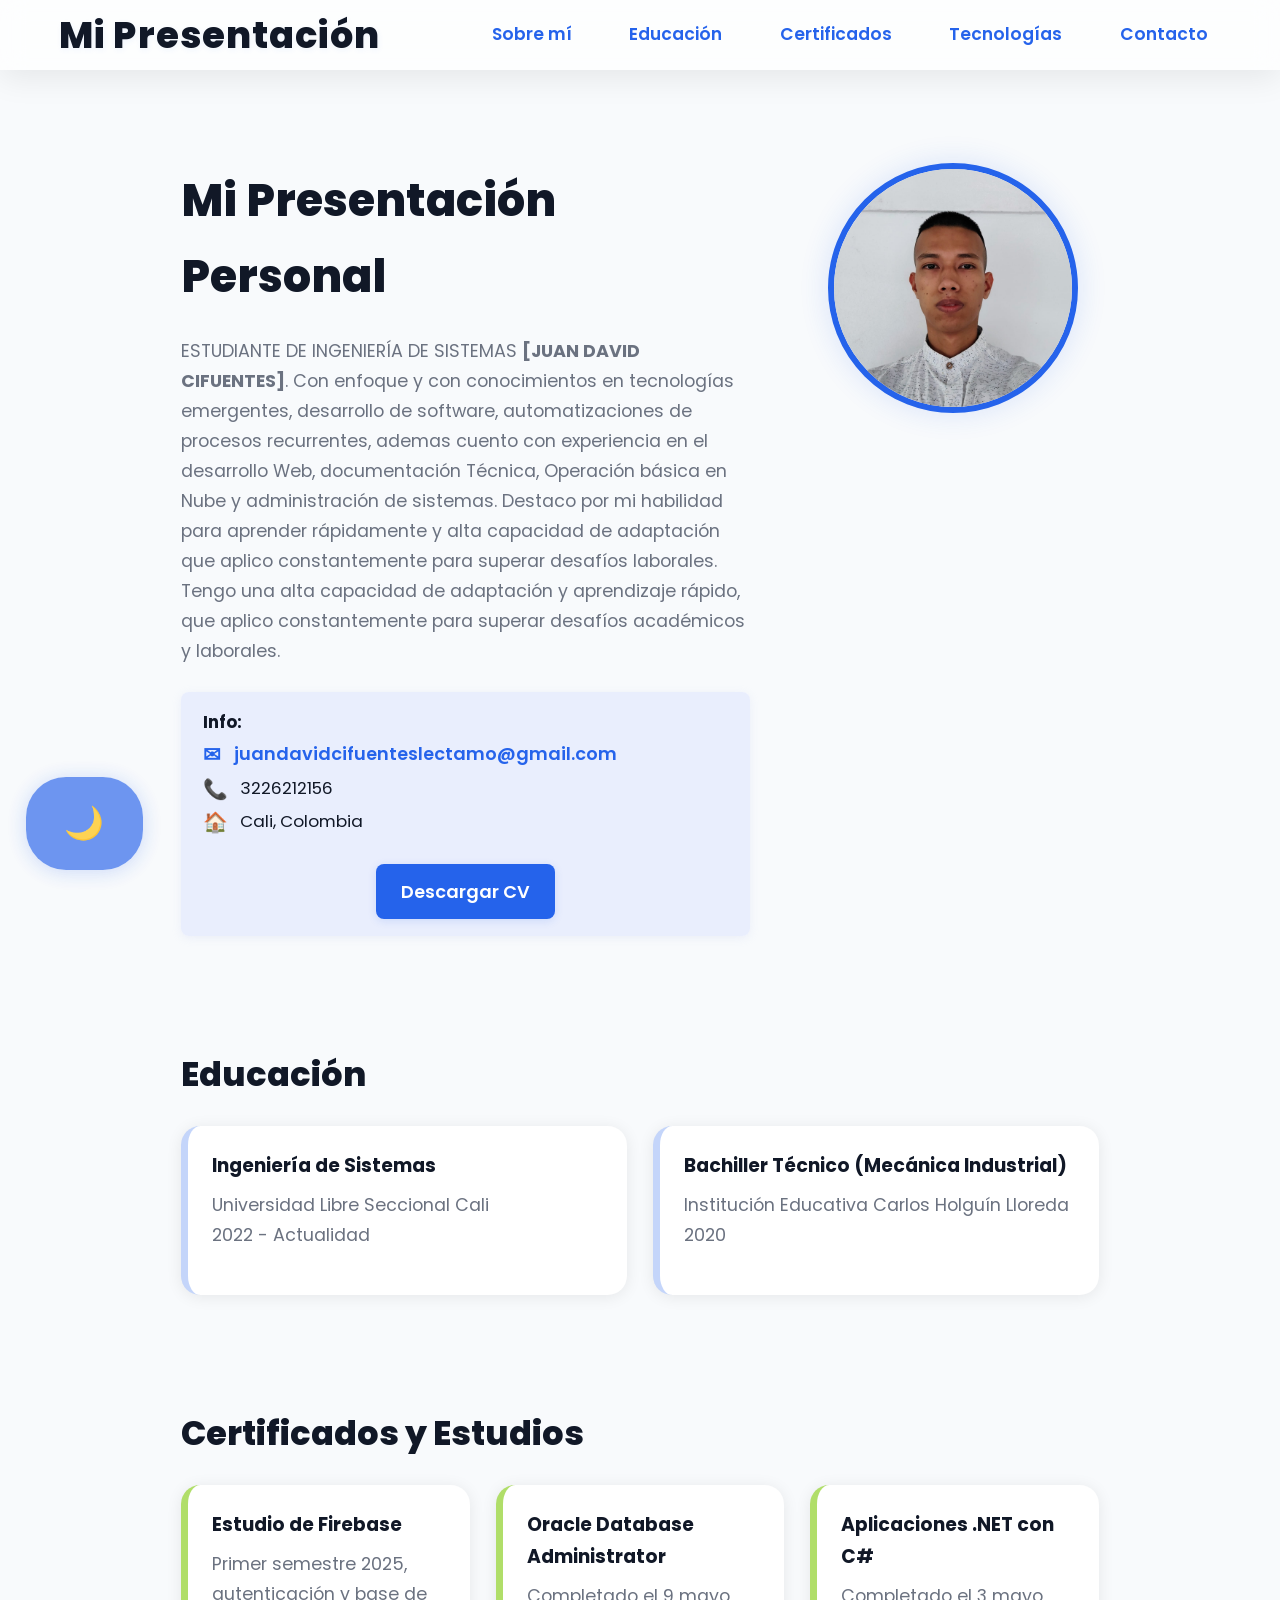
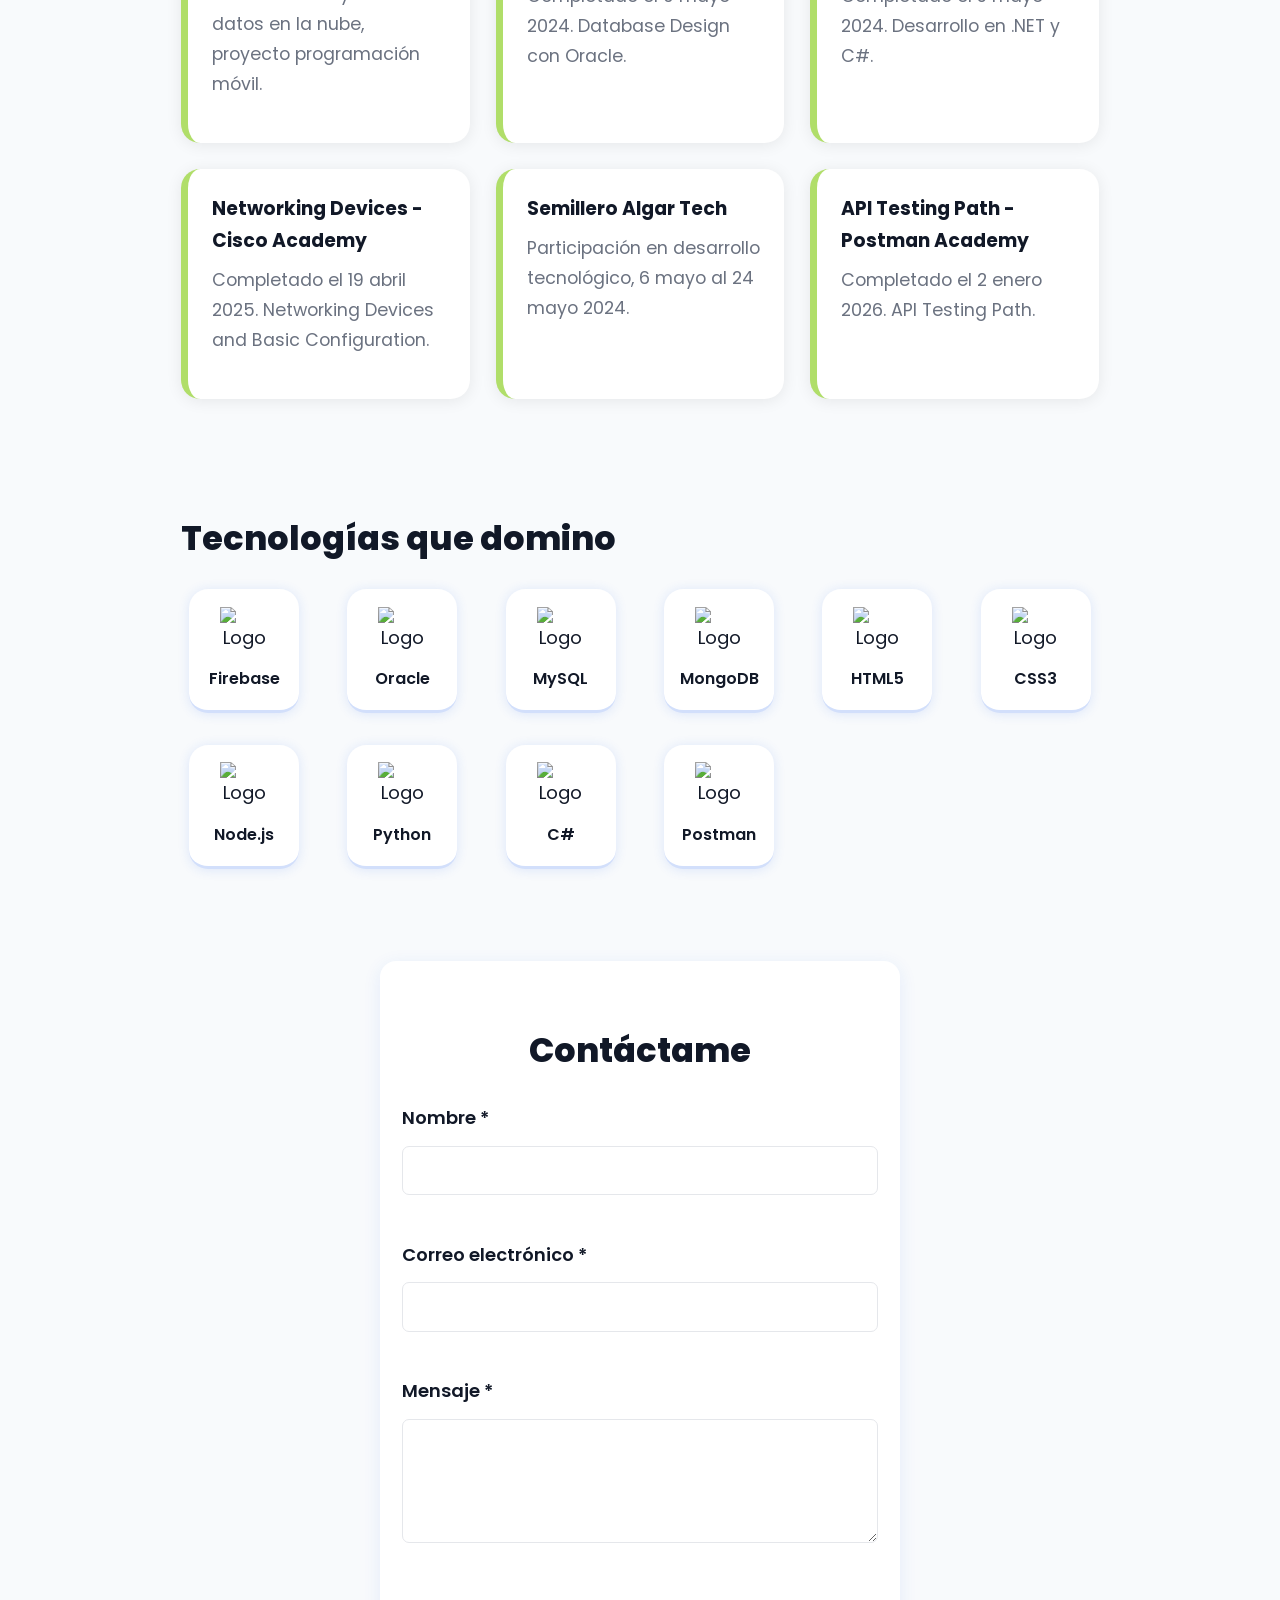
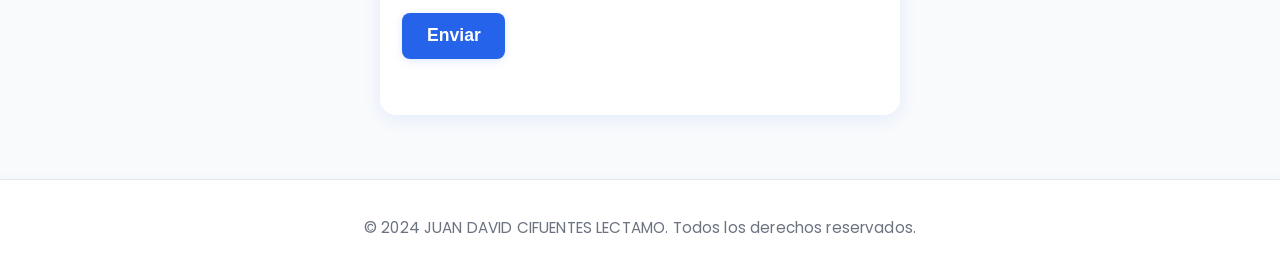
==== commit fd1b54b1: "Add files via upload Cambios y mejoras (modo oscuro y refactorización)" ====
--- a/index.html
+++ b/index.html
@@ -29,10 +29,10 @@
       <div class="about-text">
         <h1>Mi Presentación Personal</h1>
         <p>
-          PRACTICANTE DE INGENIERÍA DE SISTEMAS <strong>[JUAN DAVID CIFUENTES]</strong>. Estudiante de ingeniería de sistemas, comprometido con
-          mi crecimiento profesional. Destaco por mi habilidad para escuchar activamente y aprender rápidamente. Enfocado y con conocimientos sólidos en tecnologías
-          emergentes, desarrollo de software y administración de
-          sistemas. Tengo una alta capacidad de adaptación y
+          ESTUDIANTE DE INGENIERÍA DE SISTEMAS <strong>[JUAN DAVID CIFUENTES]</strong>. Con enfoque y con conocimientos en tecnologías emergentes, 
+          desarrollo de software, automatizaciones de procesos recurrentes, ademas cuento con experiencia en el desarrollo Web, documentación Técnica, 
+          Operación básica en Nube y administración de sistemas. Destaco por mi habilidad para aprender rápidamente y alta capacidad de adaptación que aplico constantemente para superar desafíos laborales. 
+          Tengo una alta capacidad de adaptación y
           aprendizaje rápido, que aplico constantemente para
           superar desafíos académicos y laborales.
         </p>
@@ -64,10 +64,6 @@
           <h3 id="edu1-title">Ingeniería de Sistemas</h3>
           <p>Universidad Libre Seccional Cali<br />2022 - Actualidad</p>
         </article>
-        <article class="card" tabindex="0" role="region" aria-labelledby="edu2-title">
-          <h3 id="edu2-title">Mantenimiento de los Motores</h3>
-          <p>Servicio de Aprendizaje Nacional SENA<br />2021</p>
-        </article>
         <article class="card" tabindex="0" role="region" aria-labelledby="edu3-title">
           <h3 id="edu3-title">Bachiller Técnico (Mecánica Industrial)</h3>
           <p>Institución Educativa Carlos Holguín Lloreda<br />2020</p>
@@ -96,10 +92,14 @@
         <a href="codeCisco.html" class="card-link" aria-describedby="ach4-desc">
           <h3 id="ach4-title">Networking Devices - Cisco Academy</h3>
           <p id="ach4-desc">Completado el 19 abril 2025. Networking Devices and Basic Configuration.</p>
-        </a>
+        </a> 
         <a href="codeAlgarth.html" class="card-link" aria-describedby="ach5-desc">
           <h3 id="ach5-title">Semillero Algar Tech</h3>
           <p id="ach5-desc">Participación en desarrollo tecnológico, 6 mayo al 24 mayo 2024.</p>
+        </a>
+        <a href="codePostman.html" class="card-link" aria-describedby="ach6-desc">
+          <h3 id="ach6-title">API Testing Path - Postman Academy</h3>
+          <p id="ach6-desc">Completado el 2 enero 2026. API Testing Path.</p>
         </a>
       </div>
     </section>
@@ -146,6 +146,10 @@
           <img src="https://cdn.worldvectorlogo.com/logos/c--4.svg" alt="Logo C#" />
           <span>C#</span>
         </div>
+        <div class="tech-card" tabindex="0" aria-label="Postman">
+          <img src="https://www.svgrepo.com/show/354202/postman-icon.svg" alt="Logo Postman" />
+          <span>Postman</span>
+        </div>
       </div>
     </section>
 
@@ -185,114 +189,6 @@
   </footer>
   
   <!-- JS Navegación, animaciones, modo oscuro y validación de formulario -->
-  <script>
-    // Navbar Responsive
-    const navToggle = document.getElementById('navToggle');
-    const navLinks = document.getElementById('navLinks');
-    navToggle.addEventListener('click', () => {
-      navLinks.classList.toggle('open');
-    });
-
-    // Animación de entrada
-    function animateOnScroll() {
-      const elements = document.querySelectorAll('.animate');
-      const triggerBottom = window.innerHeight * 0.85;
-      elements.forEach(el => {
-        const boxTop = el.getBoundingClientRect().top;
-        if (boxTop < triggerBottom) el.classList.add('show');
-      });
-    }
-    window.addEventListener('scroll', animateOnScroll);
-    window.addEventListener('DOMContentLoaded', animateOnScroll);
-
-    // Volver arriba
-    const scrollBtn = document.getElementById('scrollTopBtn');
-    window.onscroll = function () {
-      scrollBtn.style.display = (document.documentElement.scrollTop > 300) ? "block" : "none";
-      // Header glass effect
-      const header = document.querySelector('header');
-      if (window.scrollY > 50) header.classList.add('scrolled');
-      else header.classList.remove('scrolled');
-    };
-    scrollBtn.onclick = function () {
-      window.scrollTo({top: 0, behavior: 'smooth'});
-    };
-
-    // Modo oscuro
-    const themeBtn = document.getElementById('toggle-theme');
-    const prefersDark = window.matchMedia('(prefers-color-scheme: dark)').matches;
-    function setDark(enabled) {
-      document.body.classList.toggle('dark-mode', enabled);
-      themeBtn.innerHTML = enabled ? '☀️' : '🌙';
-      themeBtn.title = enabled ? 'Cambiar a modo claro' : 'Cambiar a modo oscuro';
-      localStorage.setItem('darkMode', enabled ? '1' : '0');
-    }
-    themeBtn.addEventListener('click', () =>
-      setDark(!document.body.classList.contains('dark-mode'))
-    );
-    window.addEventListener('DOMContentLoaded', () => {
-      const dark = localStorage.getItem('darkMode');
-      setDark(dark ? dark === '1' : prefersDark);
-    });
-
-
-    // Validación de formulario
-    document.addEventListener("DOMContentLoaded", function() {
-      const form = document.getElementById('contactForm');
-      const status = document.getElementById('formStatus');
-      form.addEventListener('submit', function(e) {
-        e.preventDefault();
-        let valid = true;
-        status.textContent = '';
-        // Validación local
-        form.querySelectorAll('.form-group').forEach(group => {
-          const input = group.querySelector('input, textarea');
-          const error = group.querySelector('.error-message');
-          if (!input.value.trim()) {
-            error.textContent = 'Este campo es obligatorio';
-            valid = false;
-          } else if (input.type === 'email' && !/^[\w-.]+@([\w-]+\.)+[\w-]{2,4}$/.test(input.value)) {
-            error.textContent = 'Correo electrónico inválido';
-            valid = false;
-          } else {
-            error.textContent = '';
-          }
-        });
-        // Si todo es válido, enviamos a Formspree
-        if (valid) {
-          status.textContent = 'Enviando...';
-          status.style.color = '#2563eb';
-          const data = new FormData(form);
-          fetch(form.action, {
-            method: form.method,
-            body: data,
-            headers: { 'Accept': 'application/json' }
-          }).then(response => {
-            if (response.ok) {
-              status.textContent = '¡Mensaje enviado correctamente!';
-              status.style.color = '#16a34a';
-              form.reset();
-            } else {
-              response.json().then(data => {
-                if (Object.hasOwn(data, 'errors')) {
-                  status.textContent = data["errors"].map(error => error["message"]).join(", ");
-                } else {
-                  status.textContent = "Error al enviar, intenta de nuevo.";
-                }
-                status.style.color = "#dc2626";
-              });
-            }
-          }).catch(() => {
-            status.textContent = "Error al enviar, verifica tu conexión.";
-            status.style.color = "#dc2626";
-          });
-        } else {
-          status.textContent = 'Por favor corrige los errores.';
-          status.style.color = '#dc2626';
-        }
-      });
-    });
-
-  </script>
+  <script src="js/script.js"></script>
 </body>
 </html>
--- a/css/styles.css
+++ b/css/styles.css
@@ -167,7 +167,7 @@
 #about {
   display: flex;
   justify-content: space-between;
-  align-items: center;
+  align-items: flex-start;
   gap: 3.5rem;
   flex-wrap: wrap;
 }
@@ -530,8 +530,6 @@
 }
 
 /* Fondo de secciones, main y tarjetas más claro en modo oscuro */
-body.dark-mode main,
-body.dark-mode section,
 body.dark-mode .contact-section,
 body.dark-mode .card,
 body.dark-mode .card-link,
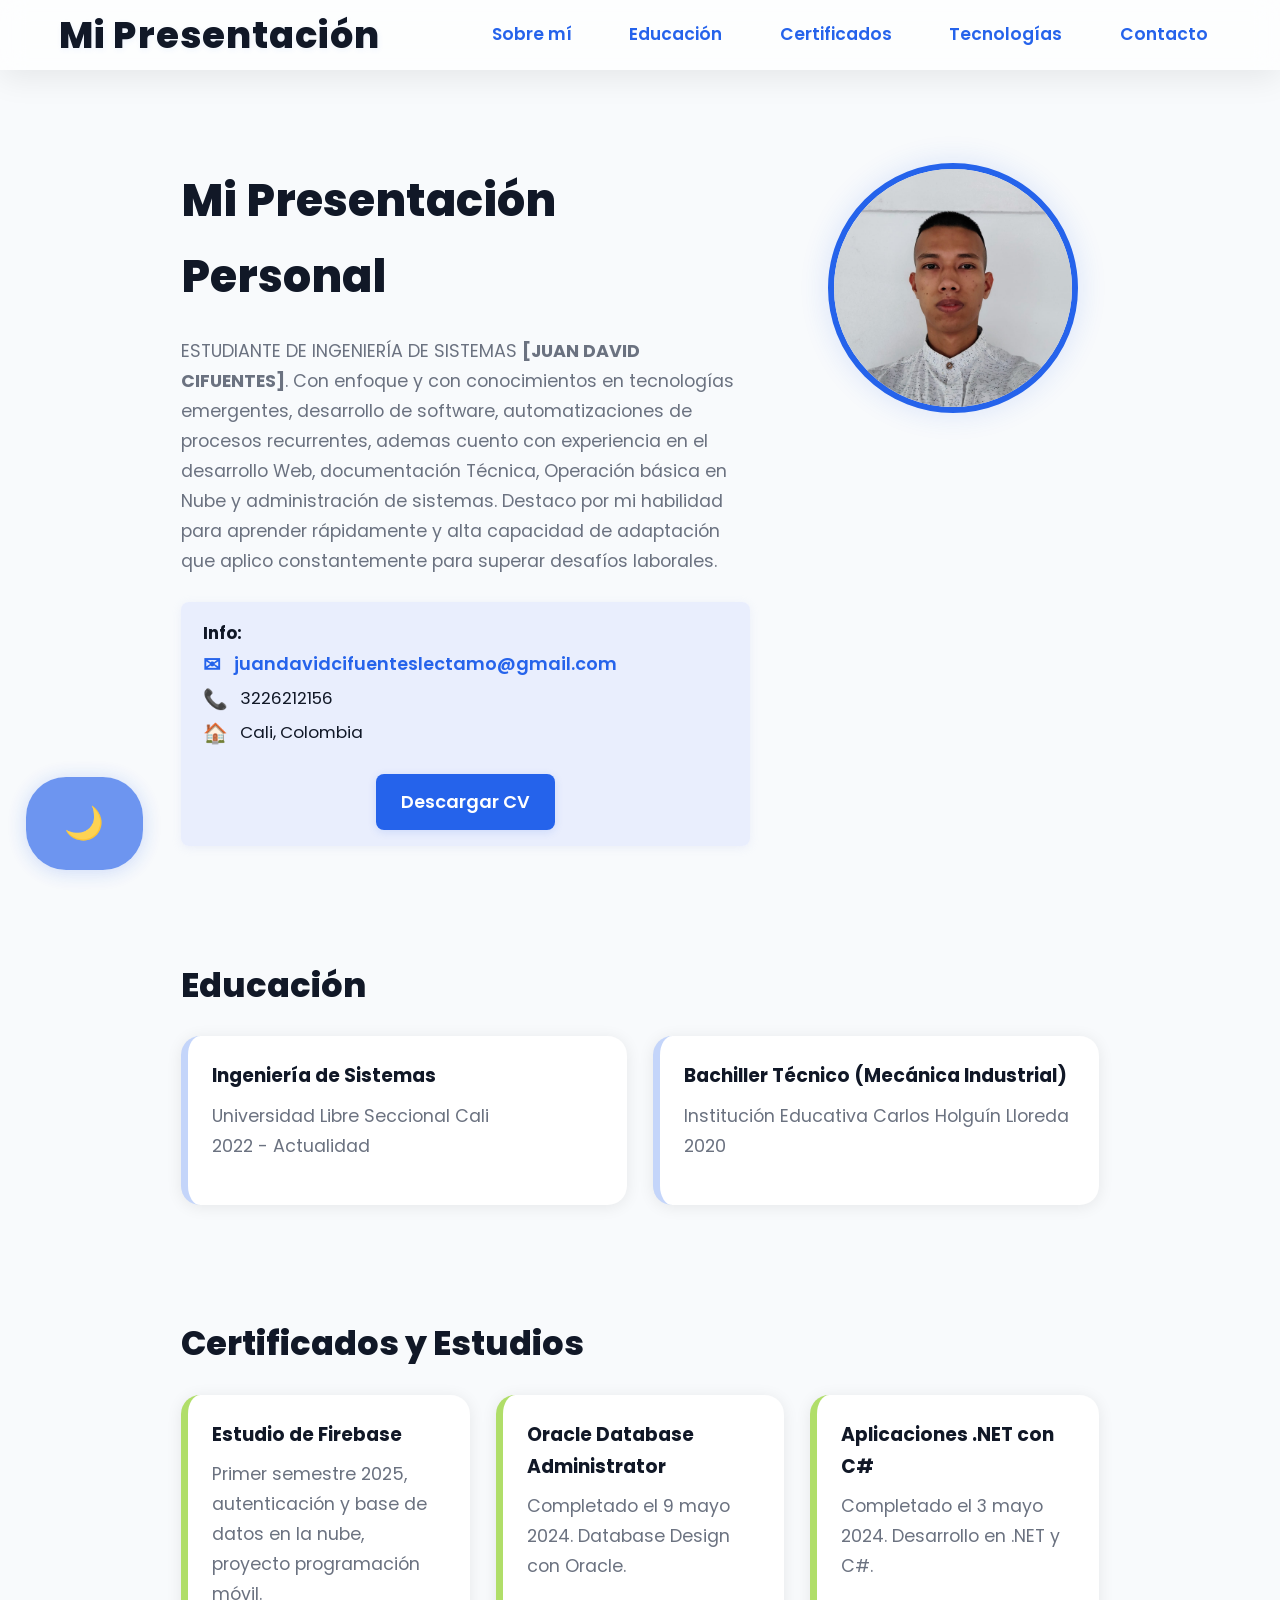
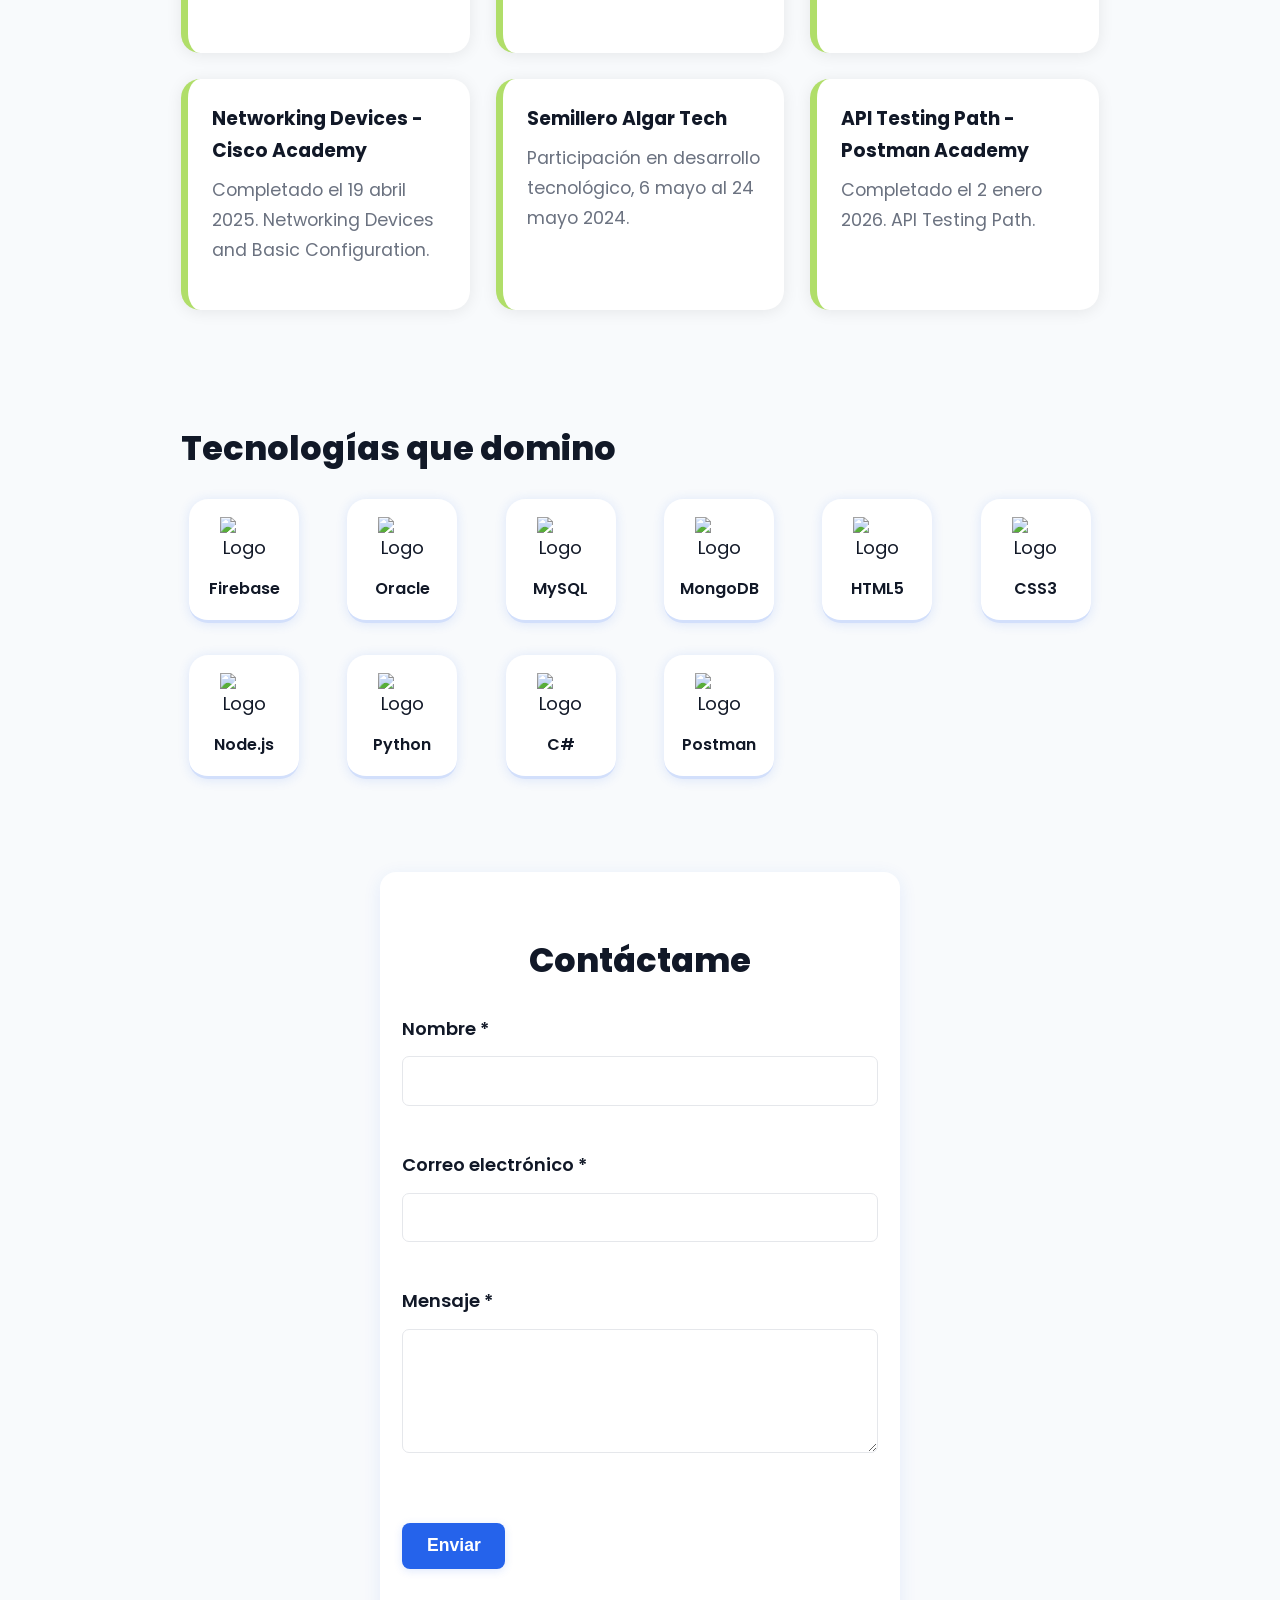
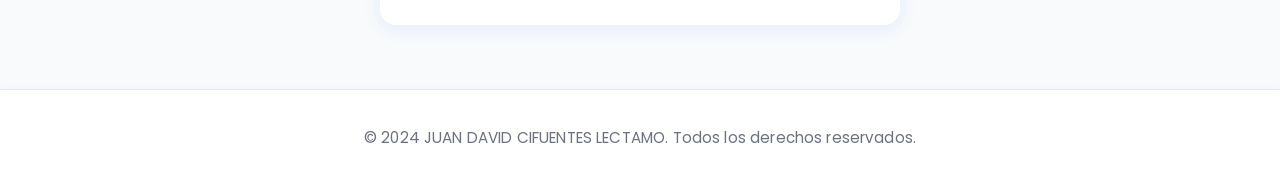
==== commit 9787c23d: "Refactor paragraph to eliminate redundancy Removed repetitive phrases about adaptability and learnin" ====
--- a/index.html
+++ b/index.html
@@ -32,9 +32,6 @@
           ESTUDIANTE DE INGENIERÍA DE SISTEMAS <strong>[JUAN DAVID CIFUENTES]</strong>. Con enfoque y con conocimientos en tecnologías emergentes, 
           desarrollo de software, automatizaciones de procesos recurrentes, ademas cuento con experiencia en el desarrollo Web, documentación Técnica, 
           Operación básica en Nube y administración de sistemas. Destaco por mi habilidad para aprender rápidamente y alta capacidad de adaptación que aplico constantemente para superar desafíos laborales. 
-          Tengo una alta capacidad de adaptación y
-          aprendizaje rápido, que aplico constantemente para
-          superar desafíos académicos y laborales.
         </p>
         <div class="contact-block">
           <strong>Info:</strong><br />
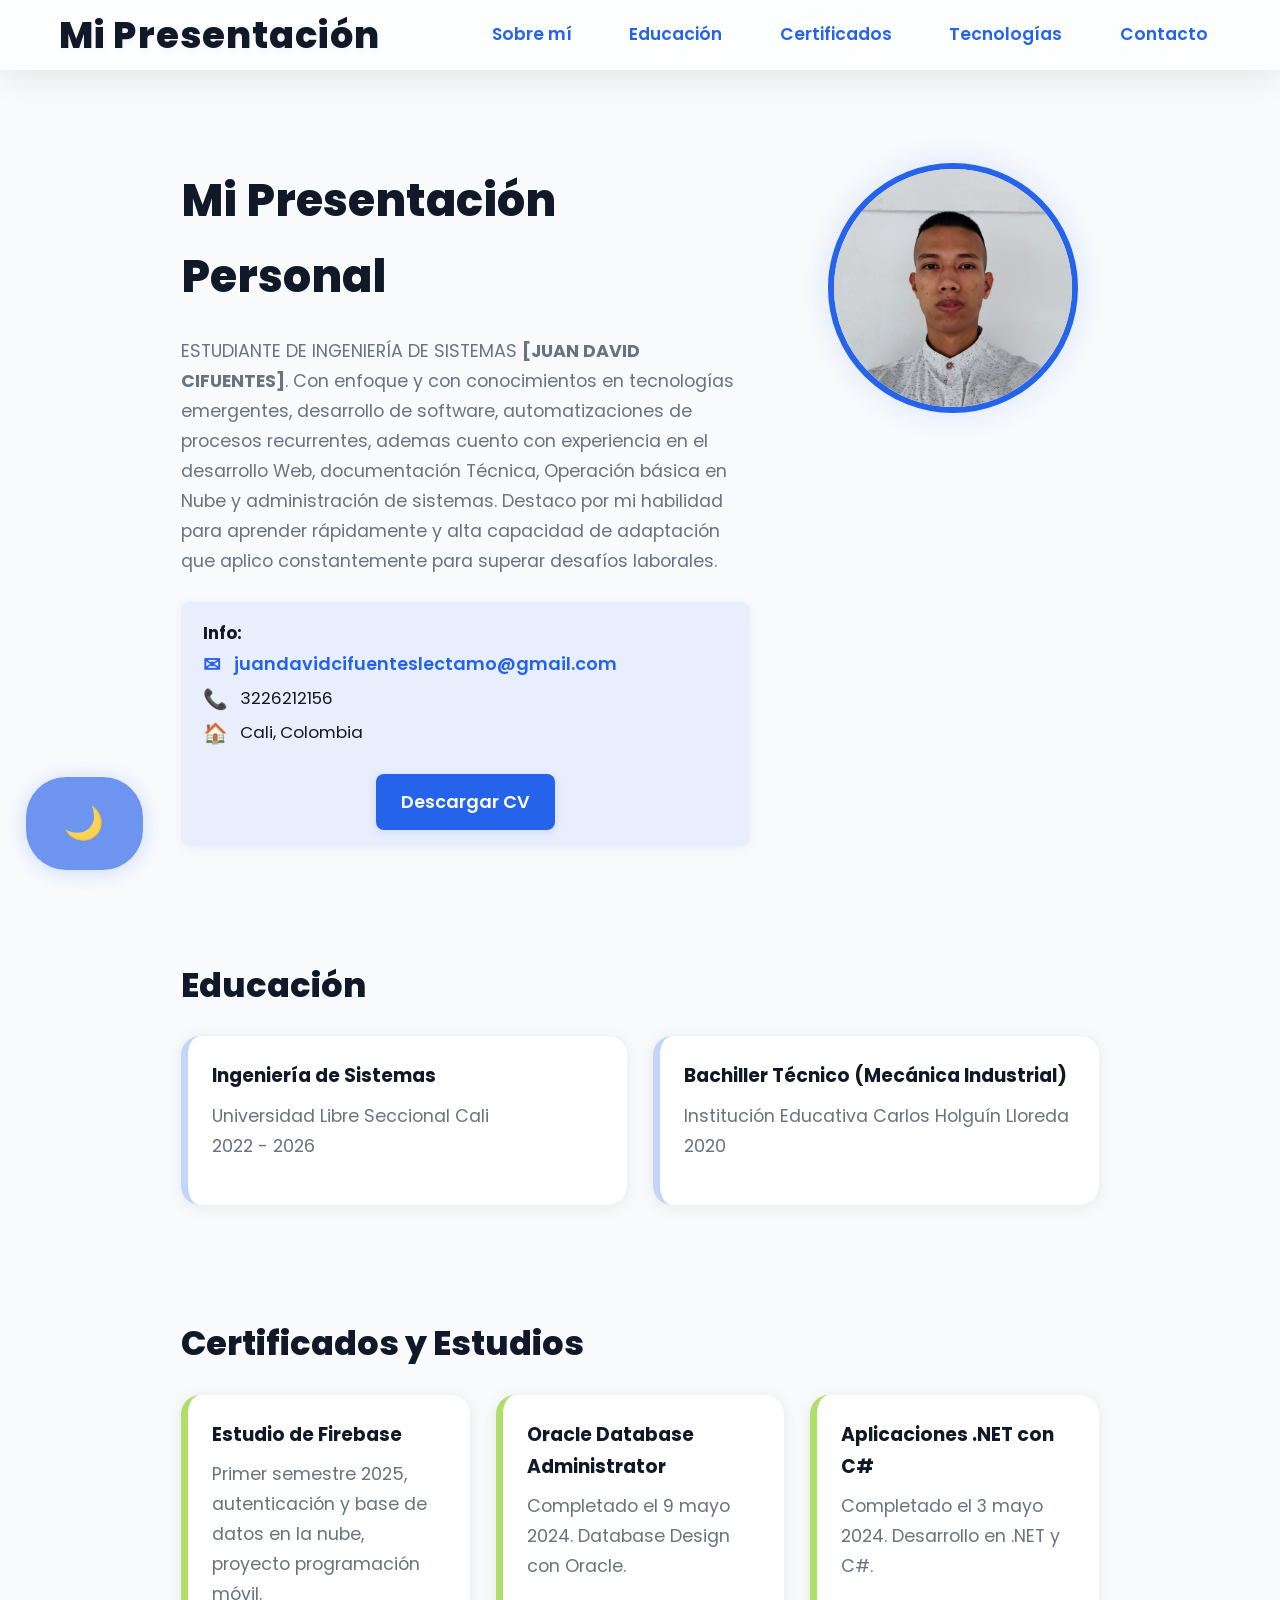
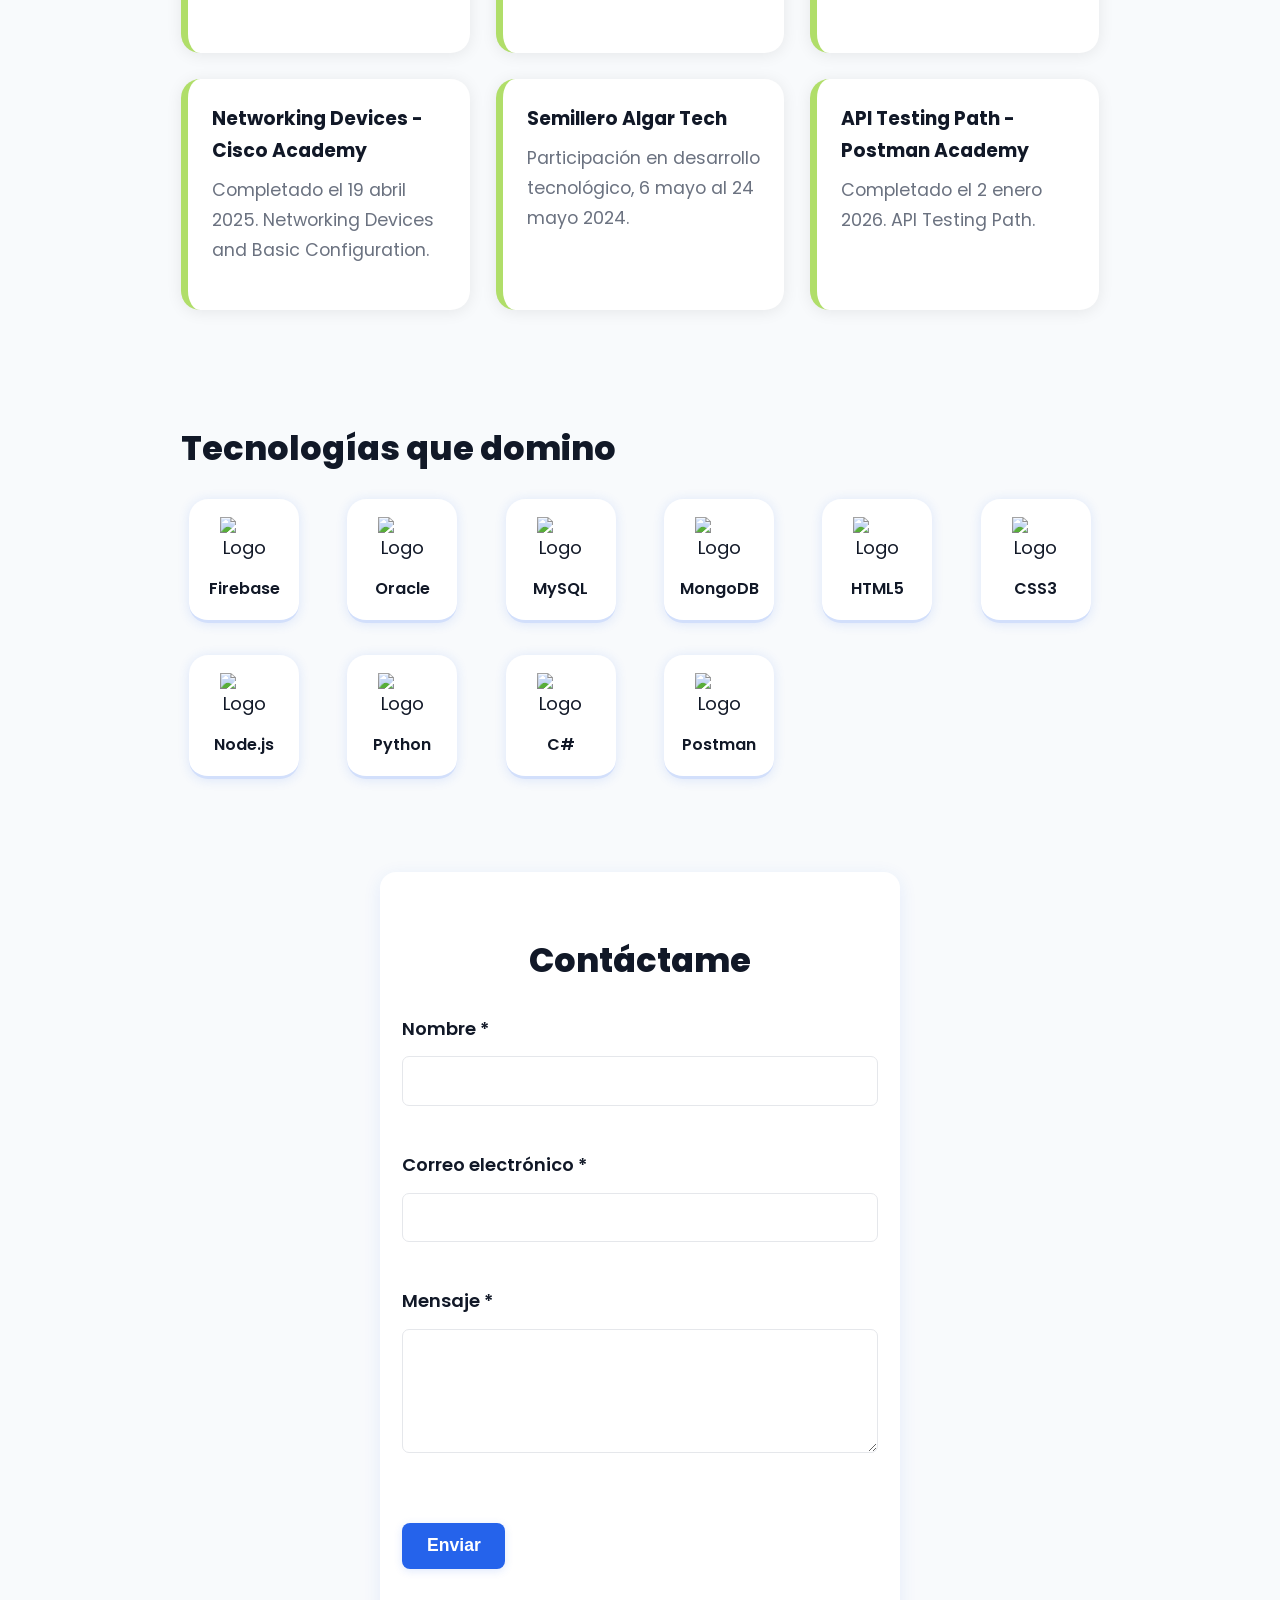
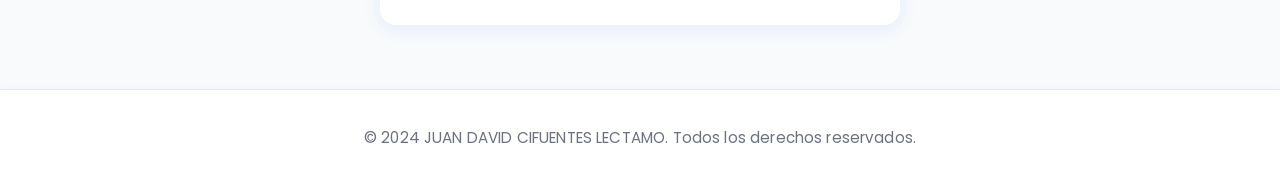
==== commit b8a51264: "Update education dates in index.html" ====
--- a/index.html
+++ b/index.html
@@ -59,7 +59,7 @@
       <div class="cards education-cards">
         <article class="card" tabindex="0" role="region" aria-labelledby="edu1-title">
           <h3 id="edu1-title">Ingeniería de Sistemas</h3>
-          <p>Universidad Libre Seccional Cali<br />2022 - Actualidad</p>
+          <p>Universidad Libre Seccional Cali<br />2022 - 2026</p>
         </article>
         <article class="card" tabindex="0" role="region" aria-labelledby="edu3-title">
           <h3 id="edu3-title">Bachiller Técnico (Mecánica Industrial)</h3>
